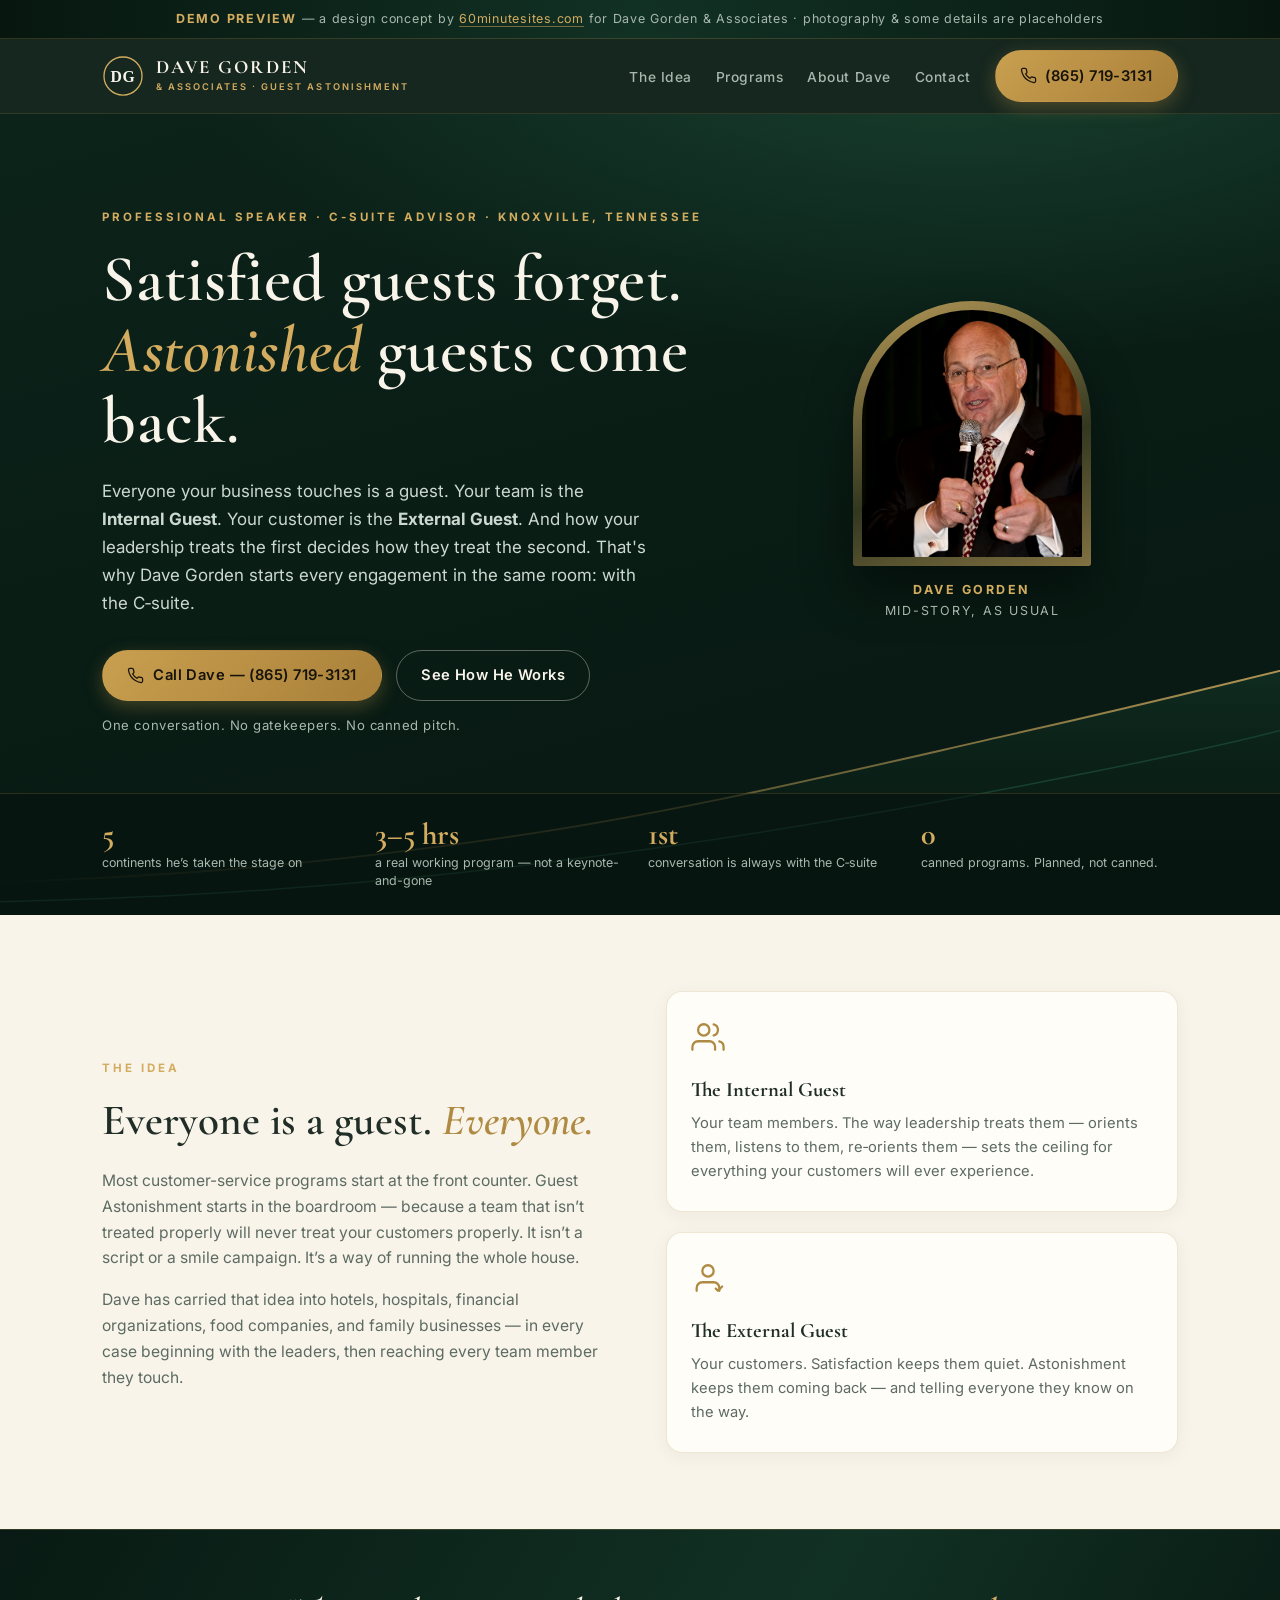
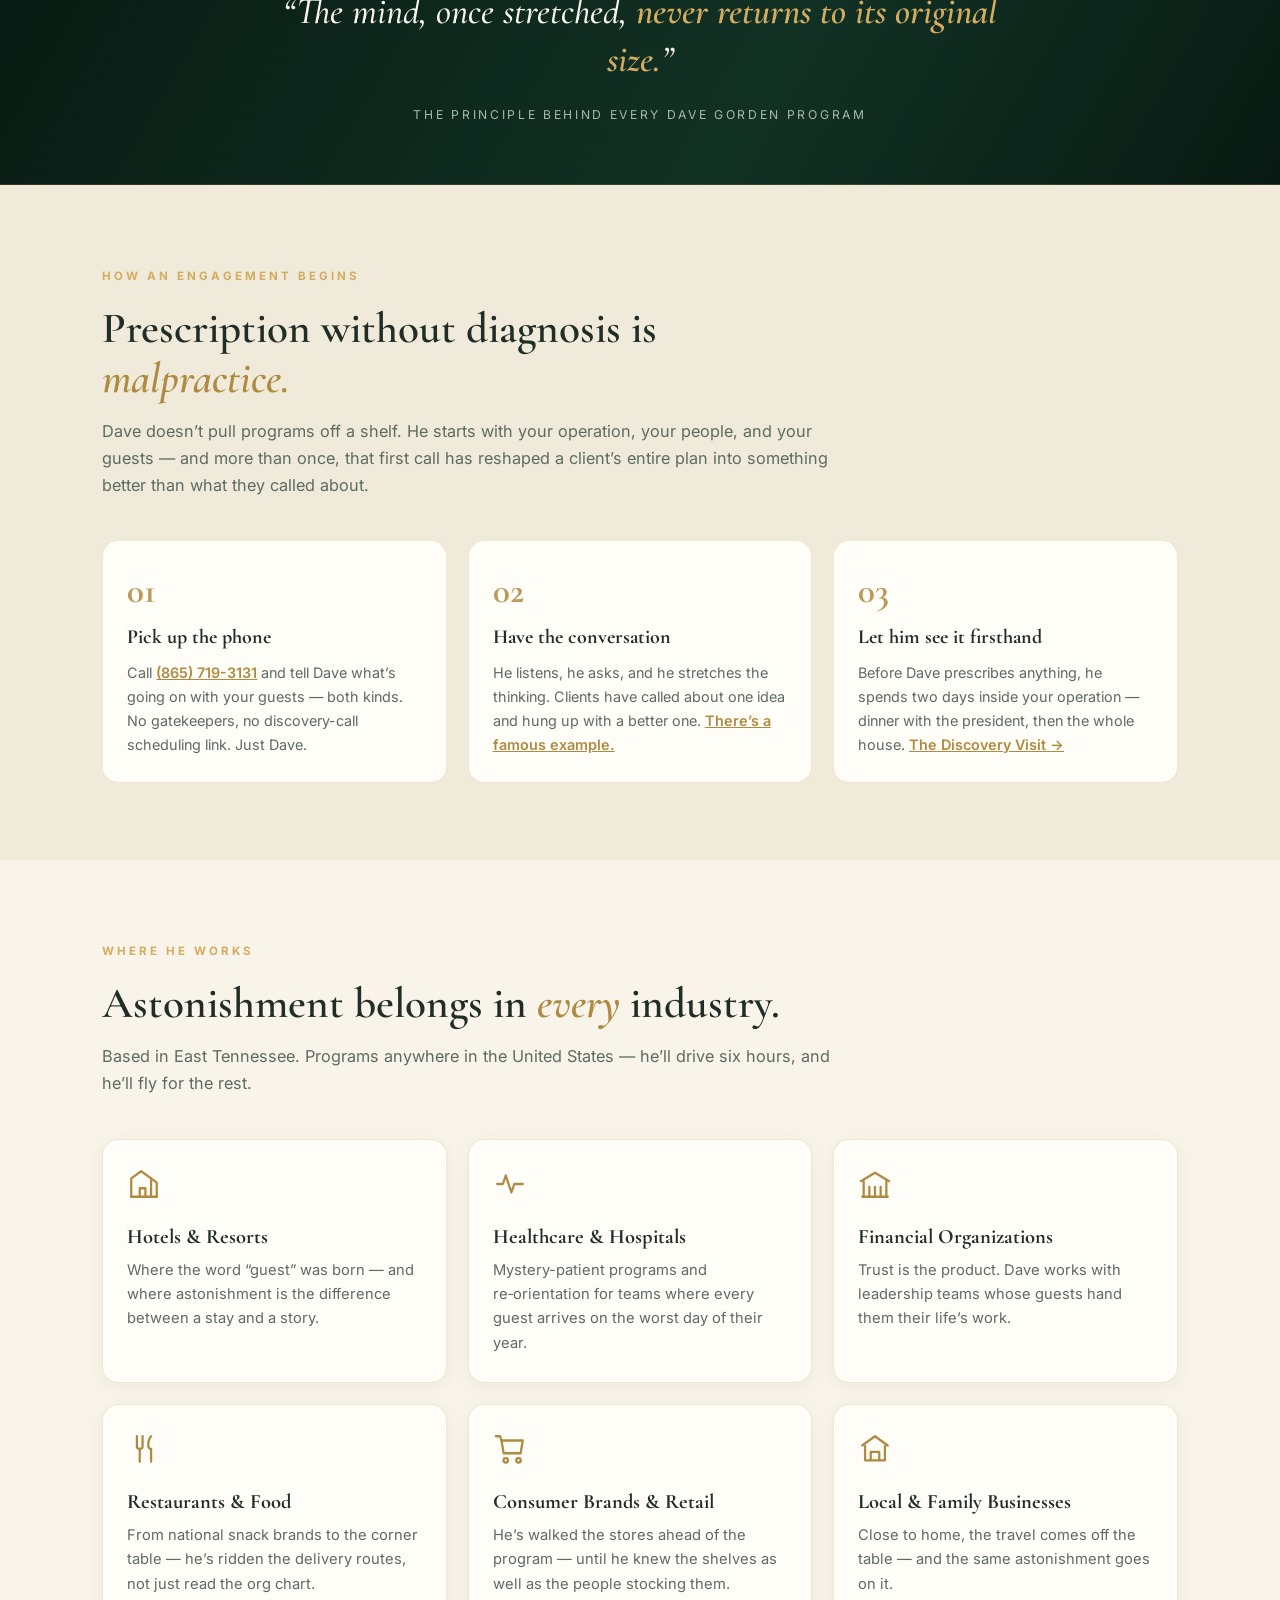
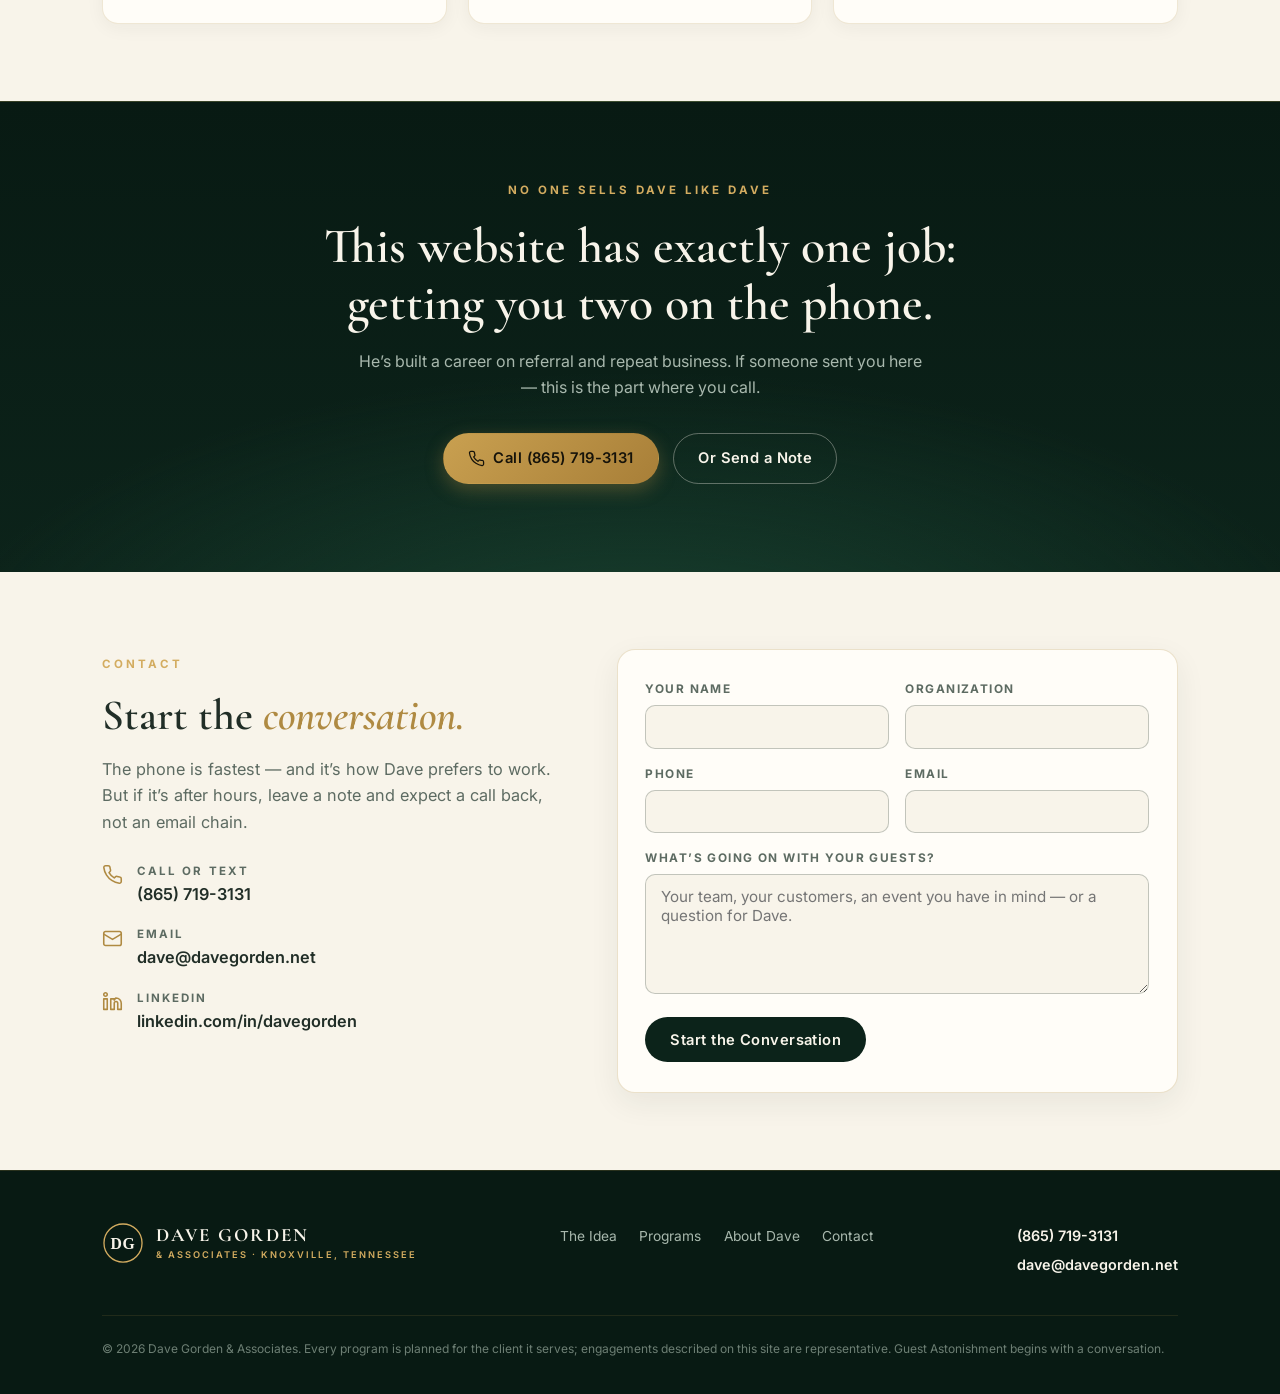
==== index.html @ 7fab1610 "Fix hero background colliding with CTAs; redraw as rising trend line The ridge SVG painted above the" ====
<!DOCTYPE html>
<html lang="en">
<head>
<meta charset="UTF-8">
<meta name="viewport" content="width=device-width, initial-scale=1.0">
<title>Dave Gorden &amp; Associates — Guest Astonishment</title>
<meta name="description" content="Dave Gorden is a professional speaker on Guest Astonishment. Everyone your business touches is a guest — your team and your customer. Dave works with the C-suite first, then builds a program no one else could give you. Call (865) 719-3131.">
<link rel="icon" href="data:image/svg+xml,%3Csvg xmlns='http://www.w3.org/2000/svg' viewBox='0 0 64 64'%3E%3Crect width='64' height='64' rx='14' fill='%230c231a'/%3E%3Ccircle cx='32' cy='32' r='24' fill='none' stroke='%23d3ac60' stroke-width='2'/%3E%3Ctext x='32' y='40' font-family='Georgia' font-size='20' font-weight='bold' fill='%23f8f4ea' text-anchor='middle'%3EDG%3C/text%3E%3C/svg%3E">
<link rel="preconnect" href="https://fonts.googleapis.com">
<link rel="preconnect" href="https://fonts.gstatic.com" crossorigin>
<link href="https://fonts.googleapis.com/css2?family=Cormorant+Garamond:ital,wght@0,500;0,600;0,700;1,500;1,600&family=Inter:wght@400;500;600;700&display=swap" rel="stylesheet">
<link rel="stylesheet" href="assets/styles.css">
</head>
<body>

<div class="demo-bar"><b>DEMO PREVIEW</b> &mdash; a design concept by <a href="https://60minutesites.com" rel="noopener">60minutesites.com</a> for Dave Gorden &amp; Associates &middot; photography &amp; some details are placeholders</div>

<!-- ============ NAV ============ -->
<nav class="nav">
  <div class="wrap nav-inner">
    <a class="brand" href="index.html" aria-label="Dave Gorden &amp; Associates home">
      <svg class="brand-mark" viewBox="0 0 64 64" aria-hidden="true">
        <circle cx="32" cy="32" r="29" fill="none" stroke="#d3ac60" stroke-width="2"/>
        <text x="32" y="41" font-family="Georgia, serif" font-size="24" font-weight="bold" fill="#f8f4ea" text-anchor="middle" letter-spacing="1">DG</text>
      </svg>
      <span>
        <span class="brand-name">DAVE GORDEN</span>
        <span class="brand-tag">&amp; ASSOCIATES &middot; GUEST ASTONISHMENT</span>
      </span>
    </a>
    <button class="nav-toggle" aria-label="Menu" onclick="document.querySelector('.nav-links').classList.toggle('open')">
      <span></span><span></span><span></span>
    </button>
    <ul class="nav-links">
      <li><a href="#approach">The Idea</a></li>
      <li><a href="programs.html">Programs</a></li>
      <li><a href="about.html">About Dave</a></li>
      <li><a href="#contact">Contact</a></li>
      <li><a class="btn btn-brass" href="tel:+18657193131">
        <svg viewBox="0 0 24 24" fill="none" stroke="currentColor" stroke-width="1.8" stroke-linecap="round" stroke-linejoin="round" aria-hidden="true"><path d="M22 16.9v3a2 2 0 0 1-2.2 2 19.8 19.8 0 0 1-8.6-3.1 19.5 19.5 0 0 1-6-6A19.8 19.8 0 0 1 2.1 4.2 2 2 0 0 1 4.1 2h3a2 2 0 0 1 2 1.7c.1.96.3 1.9.6 2.8a2 2 0 0 1-.5 2.1L8 9.9a16 16 0 0 0 6 6l1.3-1.2a2 2 0 0 1 2.1-.5c.9.3 1.84.5 2.8.6a2 2 0 0 1 1.8 2.1z"/></svg>
        (865) 719-3131</a></li>
    </ul>
  </div>
</nav>

<!-- ============ HERO ============ -->
<header class="hero" id="top">
  <div class="wrap">
    <div class="hero-grid">
      <div>
        <span class="kicker">Professional Speaker &middot; C-Suite Advisor &middot; Knoxville, Tennessee</span>
        <h1>Satisfied guests forget.<br><em>Astonished</em> guests come back.</h1>
        <p class="lede">Everyone your business touches is a guest. Your team is the <b>Internal Guest</b>. Your customer is the <b>External Guest</b>. And how your leadership treats the first decides how they treat the second. That's why Dave Gorden starts every engagement in the same room: with the C&#8209;suite.</p>
        <div class="hero-ctas">
          <a class="btn btn-brass" href="tel:+18657193131">
            <svg viewBox="0 0 24 24" fill="none" stroke="currentColor" stroke-width="1.8" stroke-linecap="round" stroke-linejoin="round" aria-hidden="true"><path d="M22 16.9v3a2 2 0 0 1-2.2 2 19.8 19.8 0 0 1-8.6-3.1 19.5 19.5 0 0 1-6-6A19.8 19.8 0 0 1 2.1 4.2 2 2 0 0 1 4.1 2h3a2 2 0 0 1 2 1.7c.1.96.3 1.9.6 2.8a2 2 0 0 1-.5 2.1L8 9.9a16 16 0 0 0 6 6l1.3-1.2a2 2 0 0 1 2.1-.5c.9.3 1.84.5 2.8.6a2 2 0 0 1 1.8 2.1z"/></svg>
            Call Dave &mdash; (865) 719-3131</a>
          <a class="btn btn-ghost" href="programs.html">See How He Works</a>
        </div>
        <p class="hero-note">One conversation. No gatekeepers. No canned pitch.</p>
      </div>
      <div class="portrait-card">
        <div class="portrait-frame"><img src="assets/dave-gorden.jpg" alt="Dave Gorden speaking on stage, microphone in hand"></div>
        <p class="portrait-caption"><b>Dave Gorden</b>Mid-story, as usual</p>
      </div>
    </div>
  </div>
  <svg class="hero-trend" viewBox="0 0 1440 300" preserveAspectRatio="xMidYMax slice" aria-hidden="true">
    <defs>
      <linearGradient id="trendfill" x1="0" y1="0" x2="0" y2="1">
        <stop offset="0" stop-color="#1a4432" stop-opacity="0.45"/>
        <stop offset="1" stop-color="#081a13" stop-opacity="0"/>
      </linearGradient>
      <linearGradient id="trendline" x1="0" y1="0" x2="1" y2="0">
        <stop offset="0" stop-color="#d3ac60" stop-opacity="0"/>
        <stop offset="0.55" stop-color="#d3ac60" stop-opacity="0.4"/>
        <stop offset="1" stop-color="#d3ac60" stop-opacity="0.85"/>
      </linearGradient>
    </defs>
    <path d="M0 268 C 240 262, 400 246, 580 220 S 920 155, 1110 112 S 1360 52, 1440 34 L1440 300 L0 300 Z" fill="url(#trendfill)"/>
    <path d="M0 268 C 240 262, 400 246, 580 220 S 920 155, 1110 112 S 1360 52, 1440 34" fill="none" stroke="url(#trendline)" stroke-width="2"/>
    <path d="M0 288 C 260 284, 450 268, 640 244 S 1000 190, 1190 152 S 1400 104, 1440 94" fill="none" stroke="#1a4432" stroke-width="1.5" opacity="0.9"/>
  </svg>
  <div class="stat-strip">
    <div class="wrap">
      <div class="stat"><b>5</b><span>continents he&rsquo;s taken the stage on</span></div>
      <div class="stat"><b>3&ndash;5 hrs</b><span>a real working program &mdash; not a keynote-and-gone</span></div>
      <div class="stat"><b>1st</b><span>conversation is always with the C&#8209;suite</span></div>
      <div class="stat"><b>0</b><span>canned programs. Planned, not canned.</span></div>
    </div>
  </div>
</header>

<!-- ============ THE IDEA ============ -->
<section class="section" id="approach">
  <div class="wrap">
    <div class="split">
      <div>
        <div class="section-head">
          <span class="kicker">The Idea</span>
          <h2>Everyone is a guest. <em>Everyone.</em></h2>
        </div>
        <div class="body-copy">
          <p>Most customer-service programs start at the front counter. Guest Astonishment starts in the boardroom &mdash; because a team that isn&rsquo;t treated properly will never treat your customers properly. It isn&rsquo;t a script or a smile campaign. It&rsquo;s a way of running the whole house.</p>
          <p>Dave has carried that idea into hotels, hospitals, financial organizations, food companies, and family businesses &mdash; in every case beginning with the leaders, then reaching every team member they touch.</p>
        </div>
      </div>
      <div class="cards two" style="grid-template-columns:1fr;">
        <div class="card">
          <svg class="icon" viewBox="0 0 24 24" fill="none" stroke="currentColor" stroke-width="1.6" stroke-linecap="round" stroke-linejoin="round" aria-hidden="true"><path d="M17 21v-2a4 4 0 0 0-4-4H5a4 4 0 0 0-4 4v2"/><circle cx="9" cy="7" r="4"/><path d="M23 21v-2a4 4 0 0 0-3-3.87"/><path d="M16 3.13a4 4 0 0 1 0 7.75"/></svg>
          <h3>The Internal Guest</h3>
          <p>Your team members. The way leadership treats them &mdash; orients them, listens to them, re&#8209;orients them &mdash; sets the ceiling for everything your customers will ever experience.</p>
        </div>
        <div class="card">
          <svg class="icon" viewBox="0 0 24 24" fill="none" stroke="currentColor" stroke-width="1.6" stroke-linecap="round" stroke-linejoin="round" aria-hidden="true"><path d="M20 21v-2a4 4 0 0 0-4-4H8a4 4 0 0 0-4 4v2"/><circle cx="12" cy="7" r="4"/><path d="m17.5 13.5 1.5 1.5 3-3" transform="translate(0 6)"/></svg>
          <h3>The External Guest</h3>
          <p>Your customers. Satisfaction keeps them quiet. Astonishment keeps them coming back &mdash; and telling everyone they know on the way.</p>
        </div>
      </div>
    </div>
  </div>
</section>

<!-- ============ QUOTE ============ -->
<div class="quote-band">
  <blockquote>&ldquo;The mind, once stretched, <b>never returns to its original size.</b>&rdquo;</blockquote>
  <cite>The principle behind every Dave Gorden program</cite>
</div>

<!-- ============ DIAGNOSIS FIRST ============ -->
<section class="section alt" id="diagnosis">
  <div class="wrap">
    <div class="section-head">
      <span class="kicker">How an Engagement Begins</span>
      <h2>Prescription without diagnosis is <em>malpractice.</em></h2>
      <p class="lede">Dave doesn&rsquo;t pull programs off a shelf. He starts with your operation, your people, and your guests &mdash; and more than once, that first call has reshaped a client&rsquo;s entire plan into something better than what they called about.</p>
    </div>
    <div class="steps">
      <div class="step">
        <h3>Pick up the phone</h3>
        <p>Call <a href="tel:+18657193131">(865) 719-3131</a> and tell Dave what&rsquo;s going on with your guests &mdash; both kinds. No gatekeepers, no discovery-call scheduling link. Just Dave.</p>
      </div>
      <div class="step">
        <h3>Have the conversation</h3>
        <p>He listens, he asks, and he stretches the thinking. Clients have called about one idea and hung up with a better one. <a href="programs.html#case">There&rsquo;s a famous example.</a></p>
      </div>
      <div class="step">
        <h3>Let him see it firsthand</h3>
        <p>Before Dave prescribes anything, he spends two days inside your operation &mdash; dinner with the president, then the whole house. <a href="programs.html#discovery">The Discovery Visit&nbsp;&rarr;</a></p>
      </div>
    </div>
  </div>
</section>

<!-- ============ WHERE HE WORKS ============ -->
<section class="section" id="where">
  <div class="wrap">
    <div class="section-head">
      <span class="kicker">Where He Works</span>
      <h2>Astonishment belongs in <em>every</em> industry.</h2>
      <p class="lede">Based in East Tennessee. Programs anywhere in the United States &mdash; he&rsquo;ll drive six hours, and he&rsquo;ll fly for the rest.</p>
    </div>
    <div class="cards">
      <div class="card">
        <svg class="icon" viewBox="0 0 24 24" fill="none" stroke="currentColor" stroke-width="1.6" stroke-linecap="round" stroke-linejoin="round" aria-hidden="true"><path d="M3 21V8l7-5 7 5v13"/><path d="M21 21V11l-4-3"/><path d="M9 21v-6h4v6"/><path d="M3 21h18"/></svg>
        <h3>Hotels &amp; Resorts</h3>
        <p>Where the word &ldquo;guest&rdquo; was born &mdash; and where astonishment is the difference between a stay and a story.</p>
      </div>
      <div class="card">
        <svg class="icon" viewBox="0 0 24 24" fill="none" stroke="currentColor" stroke-width="1.6" stroke-linecap="round" stroke-linejoin="round" aria-hidden="true"><path d="M3 12h4l2-6 4 12 2-6h6"/></svg>
        <h3>Healthcare &amp; Hospitals</h3>
        <p>Mystery-patient programs and re&#8209;orientation for teams where every guest arrives on the worst day of their year.</p>
      </div>
      <div class="card">
        <svg class="icon" viewBox="0 0 24 24" fill="none" stroke="currentColor" stroke-width="1.6" stroke-linecap="round" stroke-linejoin="round" aria-hidden="true"><path d="M3 21h18"/><path d="M4 21V10M20 21V10"/><path d="M2 10l10-6 10 6"/><path d="M8 21v-7M12 21v-7M16 21v-7"/></svg>
        <h3>Financial Organizations</h3>
        <p>Trust is the product. Dave works with leadership teams whose guests hand them their life&rsquo;s work.</p>
      </div>
      <div class="card">
        <svg class="icon" viewBox="0 0 24 24" fill="none" stroke="currentColor" stroke-width="1.6" stroke-linecap="round" stroke-linejoin="round" aria-hidden="true"><path d="M7 3v7a2 2 0 0 0 4 0V3"/><path d="M9 12v9"/><path d="M17 3c-1.5 1.5-2 4-2 6 0 2 1 3 2 3v9"/></svg>
        <h3>Restaurants &amp; Food</h3>
        <p>From national snack brands to the corner table &mdash; he&rsquo;s ridden the delivery routes, not just read the org chart.</p>
      </div>
      <div class="card">
        <svg class="icon" viewBox="0 0 24 24" fill="none" stroke="currentColor" stroke-width="1.6" stroke-linecap="round" stroke-linejoin="round" aria-hidden="true"><path d="M6 6h15l-1.5 9h-12z"/><path d="M6 6 5 3H2"/><circle cx="9" cy="20" r="1.6"/><circle cx="18" cy="20" r="1.6"/></svg>
        <h3>Consumer Brands &amp; Retail</h3>
        <p>He&rsquo;s walked the stores ahead of the program &mdash; until he knew the shelves as well as the people stocking them.</p>
      </div>
      <div class="card">
        <svg class="icon" viewBox="0 0 24 24" fill="none" stroke="currentColor" stroke-width="1.6" stroke-linecap="round" stroke-linejoin="round" aria-hidden="true"><path d="M3 9.5 12 3l9 6.5"/><path d="M5 10v10h14V10"/><path d="M9 20v-6h6v6"/></svg>
        <h3>Local &amp; Family Businesses</h3>
        <p>Close to home, the travel comes off the table &mdash; and the same astonishment goes on it.</p>
      </div>
    </div>
  </div>
</section>

<!-- ============ CTA ============ -->
<section class="cta-band">
  <span class="kicker">No One Sells Dave Like Dave</span>
  <h2>This website has exactly one job: getting you two on the phone.</h2>
  <p>He&rsquo;s built a career on referral and repeat business. If someone sent you here &mdash; this is the part where you call.</p>
  <div class="hero-ctas">
    <a class="btn btn-brass" href="tel:+18657193131">
      <svg viewBox="0 0 24 24" fill="none" stroke="currentColor" stroke-width="1.8" stroke-linecap="round" stroke-linejoin="round" aria-hidden="true"><path d="M22 16.9v3a2 2 0 0 1-2.2 2 19.8 19.8 0 0 1-8.6-3.1 19.5 19.5 0 0 1-6-6A19.8 19.8 0 0 1 2.1 4.2 2 2 0 0 1 4.1 2h3a2 2 0 0 1 2 1.7c.1.96.3 1.9.6 2.8a2 2 0 0 1-.5 2.1L8 9.9a16 16 0 0 0 6 6l1.3-1.2a2 2 0 0 1 2.1-.5c.9.3 1.84.5 2.8.6a2 2 0 0 1 1.8 2.1z"/></svg>
      Call (865) 719-3131</a>
    <a class="btn btn-ghost" href="#contact">Or Send a Note</a>
  </div>
</section>

<!-- ============ CONTACT ============ -->
<section class="section" id="contact">
  <div class="wrap">
    <div class="contact-grid">
      <div>
        <span class="kicker">Contact</span>
        <h2>Start the <em>conversation.</em></h2>
        <p class="lede">The phone is fastest &mdash; and it&rsquo;s how Dave prefers to work. But if it&rsquo;s after hours, leave a note and expect a call back, not an email chain.</p>
        <ul class="contact-lines">
          <li>
            <svg class="icon" viewBox="0 0 24 24" fill="none" stroke="currentColor" stroke-width="1.8" stroke-linecap="round" stroke-linejoin="round" aria-hidden="true"><path d="M22 16.9v3a2 2 0 0 1-2.2 2 19.8 19.8 0 0 1-8.6-3.1 19.5 19.5 0 0 1-6-6A19.8 19.8 0 0 1 2.1 4.2 2 2 0 0 1 4.1 2h3a2 2 0 0 1 2 1.7c.1.96.3 1.9.6 2.8a2 2 0 0 1-.5 2.1L8 9.9a16 16 0 0 0 6 6l1.3-1.2a2 2 0 0 1 2.1-.5c.9.3 1.84.5 2.8.6a2 2 0 0 1 1.8 2.1z"/></svg>
            <span><b>Call or text</b><a href="tel:+18657193131">(865) 719-3131</a></span>
          </li>
          <li>
            <svg class="icon" viewBox="0 0 24 24" fill="none" stroke="currentColor" stroke-width="1.8" stroke-linecap="round" stroke-linejoin="round" aria-hidden="true"><rect x="2" y="4" width="20" height="16" rx="2"/><path d="m22 7-10 6L2 7"/></svg>
            <span><b>Email</b><a href="mailto:dave@davegorden.net">dave@davegorden.net</a></span>
          </li>
          <li>
            <svg class="icon" viewBox="0 0 24 24" fill="none" stroke="currentColor" stroke-width="1.8" stroke-linecap="round" stroke-linejoin="round" aria-hidden="true"><path d="M16 8a6 6 0 0 1 6 6v7h-4v-7a2 2 0 0 0-4 0v7h-4V9h4v1.5A6 6 0 0 1 16 8z"/><rect x="2" y="9" width="4" height="12"/><circle cx="4" cy="4" r="2"/></svg>
            <span><b>LinkedIn</b><a href="https://www.linkedin.com/in/davegorden" rel="noopener" target="_blank">linkedin.com/in/davegorden</a></span>
          </li>
        </ul>
      </div>
      <form class="contact-form" name="speak-with-dave" method="POST" data-netlify="true" data-demo="true">
        <div class="field-row">
          <div class="field">
            <label for="cf-name">Your name</label>
            <input id="cf-name" name="name" type="text" required autocomplete="name">
          </div>
          <div class="field">
            <label for="cf-org">Organization</label>
            <input id="cf-org" name="organization" type="text">
          </div>
        </div>
        <div class="field-row">
          <div class="field">
            <label for="cf-phone">Phone</label>
            <input id="cf-phone" name="phone" type="tel" required autocomplete="tel">
          </div>
          <div class="field">
            <label for="cf-email">Email</label>
            <input id="cf-email" name="email" type="email" autocomplete="email">
          </div>
        </div>
        <div class="field">
          <label for="cf-msg">What&rsquo;s going on with your guests?</label>
          <textarea id="cf-msg" name="message" rows="5" placeholder="Your team, your customers, an event you have in mind &mdash; or a question for Dave."></textarea>
        </div>
        <button class="btn btn-dark" type="submit">Start the Conversation</button>
        <div class="form-success">Thank you &mdash; your note is on its way. Expect a phone call back. It&rsquo;s kind of his thing.</div>
      </form>
    </div>
  </div>
</section>

<!-- ============ FOOTER ============ -->
<footer>
  <div class="wrap">
    <div class="foot-grid">
      <a class="brand" href="index.html" aria-label="Dave Gorden &amp; Associates home">
        <svg class="brand-mark" viewBox="0 0 64 64" aria-hidden="true">
          <circle cx="32" cy="32" r="29" fill="none" stroke="#d3ac60" stroke-width="2"/>
          <text x="32" y="41" font-family="Georgia, serif" font-size="24" font-weight="bold" fill="#f8f4ea" text-anchor="middle" letter-spacing="1">DG</text>
        </svg>
        <span>
          <span class="brand-name">DAVE GORDEN</span>
          <span class="brand-tag">&amp; ASSOCIATES &middot; KNOXVILLE, TENNESSEE</span>
        </span>
      </a>
      <ul class="foot-links">
        <li><a href="#approach">The Idea</a></li>
        <li><a href="programs.html">Programs</a></li>
        <li><a href="about.html">About Dave</a></li>
        <li><a href="#contact">Contact</a></li>
      </ul>
      <div class="foot-contact">
        <a href="tel:+18657193131">(865) 719-3131</a><br>
        <a href="mailto:dave@davegorden.net">dave@davegorden.net</a>
      </div>
    </div>
    <p class="disclaimer">&copy; <span id="yr">2026</span> Dave Gorden &amp; Associates. Every program is planned for the client it serves; engagements described on this site are representative. Guest Astonishment begins with a conversation.</p>
  </div>
</footer>

<script>
document.getElementById('yr').textContent = new Date().getFullYear();
// Demo mode: intercept form submits and show the success state.
// For production on Netlify, remove data-demo (Netlify Forms attributes are already wired).
document.querySelectorAll('form[data-demo]').forEach(function (f) {
  f.addEventListener('submit', function (e) {
    e.preventDefault();
    f.querySelectorAll('input, select, textarea, button').forEach(function (el) { el.disabled = true; });
    f.querySelector('.form-success').style.display = 'block';
  });
});
// Close mobile nav on link tap
document.querySelectorAll('.nav-links a').forEach(function (a) {
  a.addEventListener('click', function () { document.querySelector('.nav-links').classList.remove('open'); });
});
</script>
</body>
</html>
---- assets/styles.css ----
/* ============================================================
   Dave Gorden & Associates — Guest Astonishment
   Demo concept by 60minutesites.com
   Palette: deep pine + warm brass + cream (Smokies, done classy)
   ============================================================ */

:root {
  --pine-950: #081a13;
  --pine-900: #0c231a;
  --pine-800: #123125;
  --pine-700: #1a4432;
  --cream: #f8f4ea;
  --cream-2: #f0eadb;
  --ink: #212e27;
  --muted: #5d6b62;
  --muted-light: #a8b8ad;
  --brass: #af8a42;
  --brass-bright: #d3ac60;
  --brass-soft: rgba(175, 138, 66, 0.25);
  --serif: "Cormorant Garamond", Georgia, serif;
  --sans: "Inter", -apple-system, "Segoe UI", sans-serif;
}

* { margin: 0; padding: 0; box-sizing: border-box; }
html { scroll-behavior: smooth; }
body {
  font-family: var(--sans);
  color: var(--ink);
  background: var(--cream);
  line-height: 1.65;
  -webkit-font-smoothing: antialiased;
}
img { max-width: 100%; display: block; }
a { color: inherit; }
.wrap { max-width: 1120px; margin: 0 auto; padding: 0 1.4rem; }

/* ---------- demo bar ---------- */
.demo-bar {
  position: relative; z-index: 70;
  background: linear-gradient(90deg, #071710, #123125 50%, #071710);
  border-bottom: 1px solid var(--brass-soft);
  color: var(--muted-light);
  font-size: 0.78rem; letter-spacing: 0.06em;
  text-align: center; padding: 0.55rem 1rem;
}
.demo-bar b { color: var(--brass-bright); font-weight: 700; letter-spacing: 0.14em; }
.demo-bar a { color: var(--brass-bright); text-decoration: none; border-bottom: 1px solid rgba(211, 172, 96, 0.5); }

/* ---------- nav ---------- */
.nav {
  position: sticky; top: 0; z-index: 60;
  background: rgba(8, 26, 19, 0.94);
  backdrop-filter: blur(10px);
  border-bottom: 1px solid rgba(175, 138, 66, 0.18);
}
.nav-inner { display: flex; align-items: center; justify-content: space-between; gap: 1rem; padding-top: 0.7rem; padding-bottom: 0.7rem; }
.brand { display: flex; align-items: center; gap: 0.7rem; text-decoration: none; }
.brand-mark { width: 42px; height: 42px; flex: none; }
.brand-name {
  display: block; font-family: var(--serif); font-weight: 700;
  font-size: 1.18rem; letter-spacing: 0.12em; color: var(--cream); line-height: 1.15;
}
.brand-tag { display: block; font-size: 0.58rem; letter-spacing: 0.22em; color: var(--brass-bright); font-weight: 600; }
.nav-links { display: flex; align-items: center; gap: 1.5rem; list-style: none; }
.nav-links a:not(.btn) {
  color: var(--muted-light); text-decoration: none; font-size: 0.86rem; font-weight: 500;
  letter-spacing: 0.04em; transition: color 0.2s;
}
.nav-links a:not(.btn):hover, .nav-links a.active:not(.btn) { color: var(--cream); }
.nav-toggle { display: none; background: none; border: 0; cursor: pointer; padding: 0.4rem; }
.nav-toggle span { display: block; width: 22px; height: 2px; background: var(--cream); margin: 5px 0; border-radius: 2px; }

/* ---------- buttons ---------- */
.btn {
  display: inline-flex; align-items: center; gap: 0.55rem;
  padding: 0.78rem 1.5rem; border-radius: 999px;
  font-family: var(--sans); font-weight: 600; font-size: 0.92rem; letter-spacing: 0.03em;
  text-decoration: none; cursor: pointer; border: 1px solid transparent;
  transition: transform 0.18s, box-shadow 0.18s, background 0.18s;
  white-space: nowrap;
}
.btn svg { width: 17px; height: 17px; flex: none; }
.btn-brass {
  background: linear-gradient(135deg, #c9a050, #a87f38);
  color: #16130a; box-shadow: 0 6px 18px rgba(175, 138, 66, 0.35);
}
.btn-brass:hover { transform: translateY(-1px); box-shadow: 0 10px 24px rgba(175, 138, 66, 0.45); }
.btn-ghost { border-color: rgba(248, 244, 234, 0.35); color: var(--cream); }
.btn-ghost:hover { border-color: var(--brass-bright); color: var(--brass-bright); }
.btn-dark { background: var(--pine-900); color: var(--cream); }
.btn-dark:hover { background: var(--pine-700); }

/* ---------- hero ---------- */
.hero {
  position: relative; overflow: hidden;
  background:
    radial-gradient(1200px 500px at 75% -10%, rgba(26, 68, 50, 0.9), transparent 65%),
    linear-gradient(165deg, var(--pine-900) 0%, var(--pine-950) 70%);
  color: var(--cream);
  padding: 5.5rem 0 0;
}
.hero-trend { position: absolute; inset: auto 0 0 0; width: 100%; height: 36%; pointer-events: none; z-index: 0; }
.hero .wrap { position: relative; z-index: 2; }
.hero-grid { display: grid; grid-template-columns: 1.5fr 1fr; gap: 3rem; align-items: center; position: relative; }
.kicker {
  display: inline-block; font-size: 0.72rem; font-weight: 700;
  letter-spacing: 0.26em; text-transform: uppercase; color: var(--brass-bright);
  margin-bottom: 1.1rem;
}
.hero h1 {
  font-family: var(--serif); font-weight: 600;
  font-size: clamp(2.5rem, 5.4vw, 4.1rem);
  line-height: 1.08; letter-spacing: 0.005em; margin-bottom: 1.3rem;
}
.hero h1 em { font-style: italic; color: var(--brass-bright); }
.hero .lede { font-size: 1.06rem; color: #ccd9d0; max-width: 34rem; margin-bottom: 2rem; }
.hero-ctas { display: flex; flex-wrap: wrap; gap: 0.9rem; align-items: center; margin-bottom: 0.9rem; }
.hero-note { font-size: 0.82rem; color: var(--muted-light); letter-spacing: 0.04em; }

/* portrait card */
.portrait-card { justify-self: center; text-align: center; position: relative; padding-bottom: 1rem; }
.portrait-frame {
  width: min(238px, 62vw); margin: 0 auto;
  border-radius: 999px 999px 18px 18px;
  padding: 9px;
  background: linear-gradient(160deg, rgba(211, 172, 96, 0.85), rgba(175, 138, 66, 0.25) 60%, rgba(211, 172, 96, 0.6));
  box-shadow: 0 24px 50px rgba(0, 0, 0, 0.45);
}
.portrait-frame img {
  width: 100%; aspect-ratio: 1 / 1.12; object-fit: cover; object-position: top;
  border-radius: 999px 999px 12px 12px;
  filter: saturate(0.94) contrast(1.06);
}
.portrait-caption { margin-top: 0.9rem; font-size: 0.78rem; letter-spacing: 0.14em; text-transform: uppercase; color: var(--muted-light); }
.portrait-caption b { color: var(--brass-bright); font-weight: 700; display: block; letter-spacing: 0.2em; }

/* stat strip */
.stat-strip { position: relative; z-index: 2; border-top: 1px solid rgba(175, 138, 66, 0.22); background: rgba(6, 18, 13, 0.55); margin-top: 3.5rem; }
.stat-strip .wrap { display: grid; grid-template-columns: repeat(4, 1fr); gap: 1rem; padding-top: 1.5rem; padding-bottom: 1.5rem; }
.stat b { display: block; font-family: var(--serif); font-size: 1.9rem; font-weight: 700; color: var(--brass-bright); line-height: 1.1; }
.stat span { font-size: 0.78rem; color: var(--muted-light); line-height: 1.45; display: block; margin-top: 0.2rem; }

/* ---------- interior hero (subpages) ---------- */
.hero.hero-interior { padding: 4rem 0 0; }
.hero.hero-interior .lede { margin-bottom: 1.6rem; }
.hero.hero-interior .hero-pad { padding-bottom: 4rem; position: relative; }

/* ---------- sections ---------- */
.section { padding: 4.8rem 0; }
.section.alt { background: var(--cream-2); }
.section.dark { background: linear-gradient(170deg, var(--pine-900), var(--pine-950)); color: var(--cream); }
.section-head { max-width: 46rem; margin-bottom: 2.6rem; }
.section-head.center { margin-left: auto; margin-right: auto; text-align: center; }
h2 {
  font-family: var(--serif); font-weight: 600;
  font-size: clamp(1.9rem, 3.6vw, 2.7rem); line-height: 1.15;
  margin-bottom: 0.9rem;
}
h2 em { font-style: italic; color: var(--brass); }
.section.dark h2 em { color: var(--brass-bright); }
.section .lede { color: var(--muted); font-size: 1.02rem; }
.section.dark .lede { color: #c4d2c9; }

/* ---------- cards ---------- */
.cards { display: grid; grid-template-columns: repeat(3, 1fr); gap: 1.3rem; }
.cards.two { grid-template-columns: repeat(2, 1fr); }
.card {
  background: #fffdf8; border: 1px solid rgba(175, 138, 66, 0.2);
  border-radius: 16px; padding: 1.7rem 1.5rem;
  box-shadow: 0 4px 18px rgba(33, 46, 39, 0.05);
}
.section.dark .card { background: rgba(248, 244, 234, 0.045); border-color: rgba(175, 138, 66, 0.28); box-shadow: none; }
.card .icon { width: 34px; height: 34px; color: var(--brass); margin-bottom: 1rem; }
.section.dark .card .icon { color: var(--brass-bright); }
.card h3 { font-family: var(--serif); font-weight: 700; font-size: 1.28rem; margin-bottom: 0.5rem; line-height: 1.25; }
.card p { font-size: 0.92rem; color: var(--muted); }
.section.dark .card p { color: #b7c6bc; }
.card .card-note { margin-top: 0.8rem; font-size: 0.78rem; color: var(--brass); font-weight: 600; letter-spacing: 0.08em; text-transform: uppercase; }

/* ---------- split layout ---------- */
.split { display: grid; grid-template-columns: 1fr 1fr; gap: 3.2rem; align-items: center; }
.split .section-head { margin-bottom: 1.4rem; }
.split p + p { margin-top: 1rem; }
.split .body-copy p { color: var(--muted); font-size: 0.98rem; }
.section.dark .split .body-copy p { color: #c4d2c9; }

/* ---------- quote band ---------- */
.quote-band {
  background: linear-gradient(120deg, var(--pine-950), var(--pine-800) 60%, var(--pine-950));
  border-top: 1px solid var(--brass-soft); border-bottom: 1px solid var(--brass-soft);
  color: var(--cream); text-align: center; padding: 3.6rem 1.4rem;
}
.quote-band blockquote {
  font-family: var(--serif); font-style: italic; font-weight: 500;
  font-size: clamp(1.5rem, 3.4vw, 2.3rem); line-height: 1.3; max-width: 46rem; margin: 0 auto 1rem;
}
.quote-band blockquote b { color: var(--brass-bright); font-weight: 600; }
.quote-band cite { font-style: normal; font-size: 0.76rem; letter-spacing: 0.22em; text-transform: uppercase; color: var(--muted-light); }

/* ---------- numbered steps ---------- */
.steps { display: grid; grid-template-columns: repeat(3, 1fr); gap: 1.3rem; counter-reset: step; }
.steps.four { grid-template-columns: repeat(4, 1fr); }
.step {
  position: relative; counter-increment: step;
  background: #fffdf8; border: 1px solid rgba(175, 138, 66, 0.2); border-radius: 16px;
  padding: 2rem 1.5rem 1.6rem;
}
.section.dark .step, .step.on-dark { background: rgba(248, 244, 234, 0.045); border-color: rgba(175, 138, 66, 0.28); }
.step::before {
  content: counter(step, decimal-leading-zero);
  font-family: var(--serif); font-weight: 700; font-size: 2.2rem;
  color: var(--brass); opacity: 0.85; display: block; line-height: 1; margin-bottom: 0.8rem;
}
.step h3 { font-family: var(--serif); font-weight: 700; font-size: 1.25rem; margin-bottom: 0.45rem; }
.step p { font-size: 0.9rem; color: var(--muted); }
.section.dark .step p { color: #b7c6bc; }
.step a { color: var(--brass); font-weight: 600; }
.section.dark .step a { color: var(--brass-bright); }

/* ---------- definition rows ---------- */
.rows { border-top: 1px solid rgba(175, 138, 66, 0.3); }
.row {
  display: grid; grid-template-columns: 220px 1fr; gap: 1.6rem;
  padding: 1.3rem 0.2rem; border-bottom: 1px solid rgba(175, 138, 66, 0.3);
}
.row dt { font-family: var(--serif); font-weight: 700; font-size: 1.15rem; }
.row dd { color: var(--muted); font-size: 0.95rem; }
.section.dark .row dd { color: #c4d2c9; }

/* ---------- case study panel ---------- */
.case-panel {
  background:
    radial-gradient(900px 400px at 20% 0%, rgba(26, 68, 50, 0.75), transparent 60%),
    linear-gradient(160deg, var(--pine-900), var(--pine-950));
  border: 1px solid rgba(175, 138, 66, 0.3); border-radius: 22px;
  color: var(--cream); padding: 3rem clamp(1.4rem, 4vw, 3.2rem);
  position: relative; overflow: hidden;
}
.case-panel .kicker { margin-bottom: 0.8rem; }
.case-panel h2 { margin-bottom: 1.2rem; }
.case-panel p { color: #c4d2c9; max-width: 52rem; }
.case-panel p + p { margin-top: 1rem; }
.case-panel .case-close { font-family: var(--serif); font-style: italic; font-size: 1.3rem; color: var(--brass-bright); margin-top: 1.4rem; }

/* ---------- CTA band ---------- */
.cta-band {
  background:
    radial-gradient(1000px 420px at 50% 120%, rgba(26, 68, 50, 0.9), transparent 70%),
    linear-gradient(180deg, var(--pine-950), var(--pine-900));
  color: var(--cream); text-align: center; padding: 4.6rem 1.4rem;
  border-top: 1px solid var(--brass-soft);
}
.cta-band h2 { font-size: clamp(2rem, 4.4vw, 3.1rem); max-width: 40rem; margin: 0 auto 1rem; }
.cta-band p { color: var(--muted-light); max-width: 36rem; margin: 0 auto 2rem; }
.cta-band .hero-ctas { justify-content: center; }

/* ---------- contact / form ---------- */
.contact-grid { display: grid; grid-template-columns: 1fr 1.2fr; gap: 3rem; align-items: start; }
.contact-lines { list-style: none; margin-top: 1.6rem; display: grid; gap: 1.1rem; }
.contact-lines li { display: flex; gap: 0.85rem; align-items: flex-start; }
.contact-lines .icon { width: 21px; height: 21px; color: var(--brass); flex: none; margin-top: 0.15rem; }
.contact-lines b { display: block; font-size: 0.72rem; letter-spacing: 0.18em; text-transform: uppercase; color: var(--muted); }
.contact-lines a { color: var(--ink); text-decoration: none; font-weight: 600; font-size: 1.02rem; }
.contact-lines a:hover { color: var(--brass); }
form.contact-form {
  background: #fffdf8; border: 1px solid rgba(175, 138, 66, 0.25); border-radius: 18px;
  padding: 1.9rem 1.7rem; box-shadow: 0 10px 30px rgba(33, 46, 39, 0.07);
}
.field { margin-bottom: 1rem; }
.field label { display: block; font-size: 0.74rem; font-weight: 700; letter-spacing: 0.12em; text-transform: uppercase; color: var(--muted); margin-bottom: 0.35rem; }
.field input, .field textarea, .field select {
  width: 100%; padding: 0.7rem 0.9rem;
  border: 1px solid rgba(93, 107, 98, 0.35); border-radius: 10px;
  font-family: var(--sans); font-size: 0.95rem; color: var(--ink); background: var(--cream);
}
.field input:focus, .field textarea:focus, .field select:focus { outline: 2px solid var(--brass); border-color: transparent; }
.field-row { display: grid; grid-template-columns: 1fr 1fr; gap: 1rem; }
.form-success {
  display: none; margin-top: 1.1rem; padding: 1rem 1.2rem;
  background: rgba(26, 68, 50, 0.08); border: 1px solid rgba(26, 68, 50, 0.3); border-radius: 12px;
  color: var(--pine-700); font-size: 0.92rem; font-weight: 500;
}

/* ---------- footer ---------- */
footer {
  background: var(--pine-950); color: var(--muted-light);
  padding: 3.2rem 0 2.2rem; border-top: 1px solid rgba(175, 138, 66, 0.2);
}
.foot-grid { display: flex; flex-wrap: wrap; justify-content: space-between; align-items: flex-start; gap: 2rem; margin-bottom: 2.2rem; }
.foot-links { list-style: none; display: flex; flex-wrap: wrap; gap: 1.4rem; }
.foot-links a { color: var(--muted-light); text-decoration: none; font-size: 0.86rem; }
.foot-links a:hover { color: var(--brass-bright); }
.foot-contact { font-size: 0.9rem; line-height: 2; }
.foot-contact a { color: var(--cream); text-decoration: none; font-weight: 600; }
.foot-contact a:hover { color: var(--brass-bright); }
.disclaimer { font-size: 0.75rem; color: #6d7f74; border-top: 1px solid rgba(175, 138, 66, 0.15); padding-top: 1.4rem; line-height: 1.7; }

/* ---------- 404 ---------- */
.lost { min-height: 62vh; display: grid; place-items: center; text-align: center; padding: 4rem 1.4rem; }

/* ---------- responsive ---------- */
@media (max-width: 920px) {
  .hero-grid { grid-template-columns: 1fr; gap: 2.4rem; }
  .portrait-card { order: -1; }
  .stat-strip .wrap { grid-template-columns: repeat(2, 1fr); row-gap: 1.4rem; }
  .cards, .cards.two, .steps, .steps.four { grid-template-columns: 1fr 1fr; }
  .split, .contact-grid { grid-template-columns: 1fr; }
}
@media (max-width: 640px) {
  .hero-trend { height: 20%; }
  .nav-toggle { display: block; }
  .nav-links {
    display: none; position: absolute; top: 100%; left: 0; right: 0;
    flex-direction: column; align-items: flex-start; gap: 0;
    background: var(--pine-950); border-bottom: 1px solid var(--brass-soft);
    padding: 0.6rem 1.4rem 1.2rem;
  }
  .nav-links.open { display: flex; }
  .nav-links li { width: 100%; }
  .nav-links a:not(.btn) { display: block; padding: 0.7rem 0; font-size: 1rem; }
  .nav-links .btn { margin-top: 0.7rem; }
  .cards, .cards.two, .steps, .steps.four { grid-template-columns: 1fr; }
  .row { grid-template-columns: 1fr; gap: 0.3rem; }
  .field-row { grid-template-columns: 1fr; }
  .brand-tag { display: none; }
}
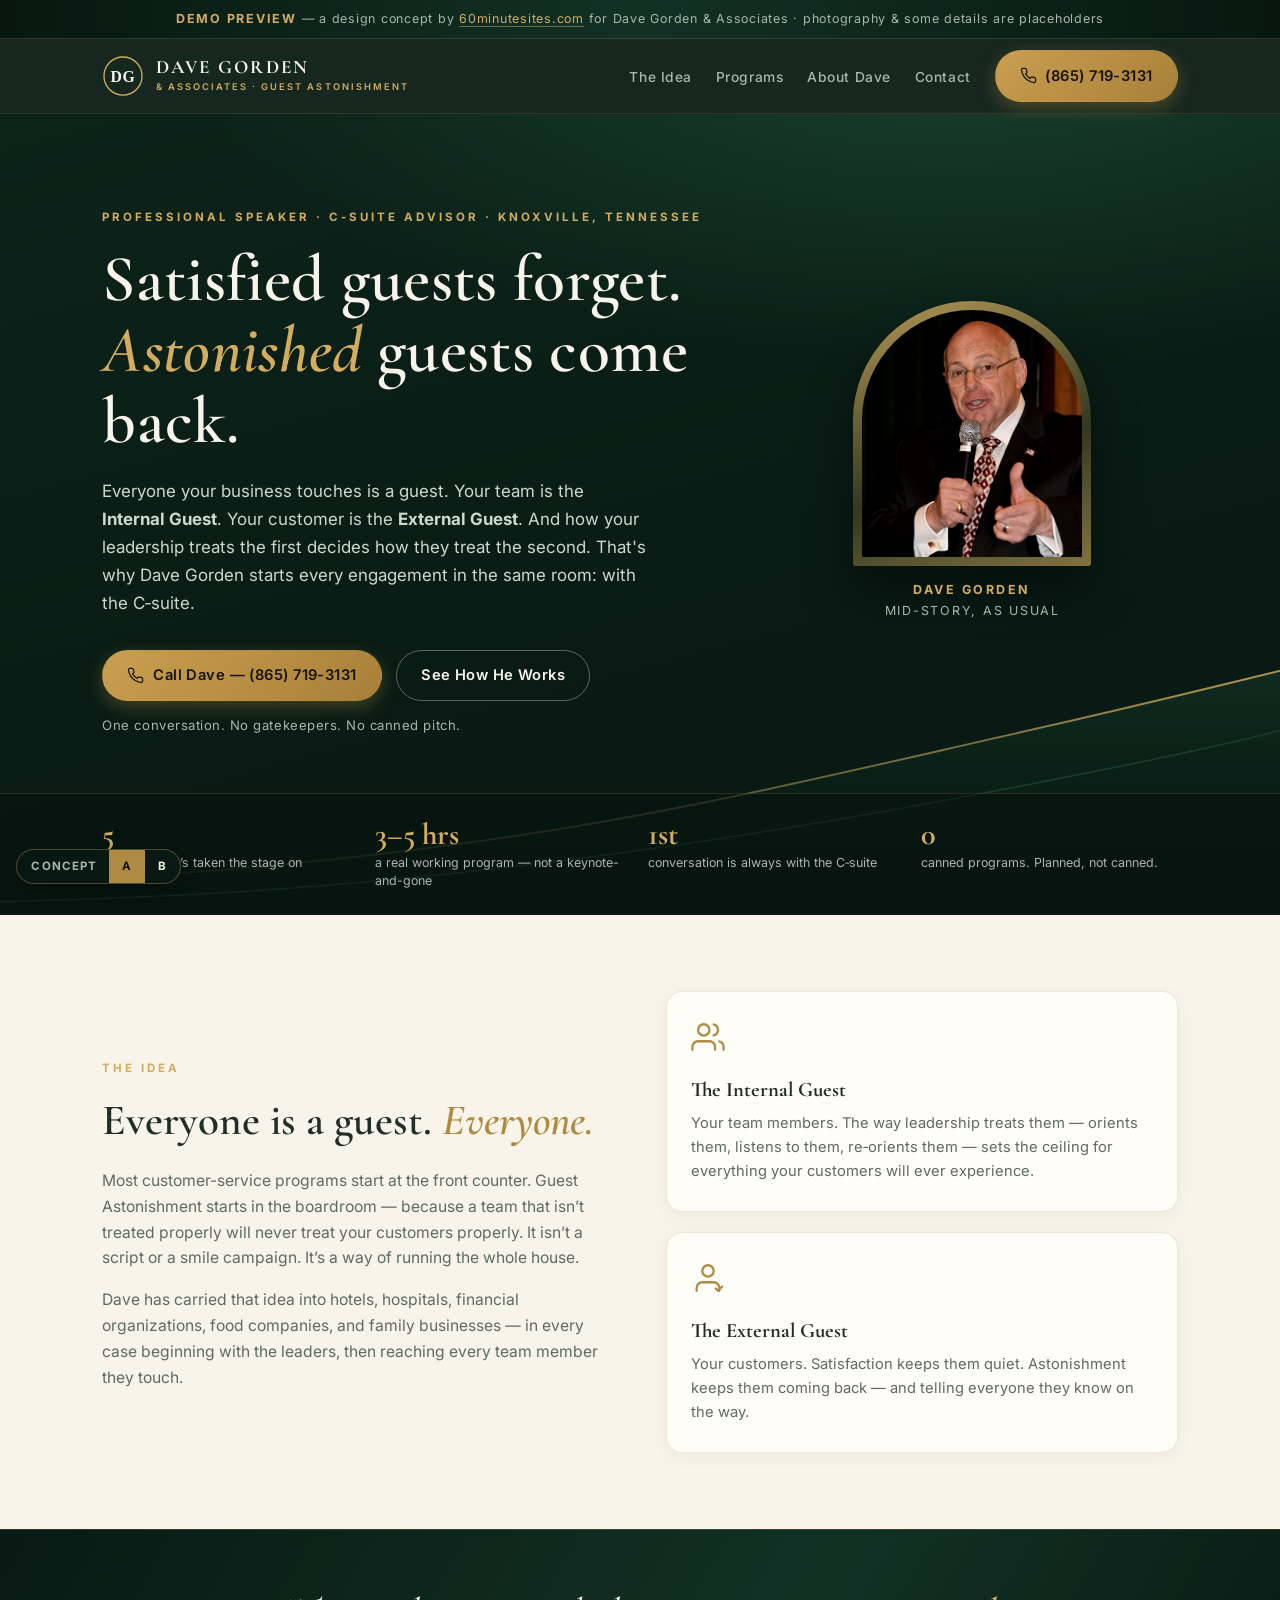
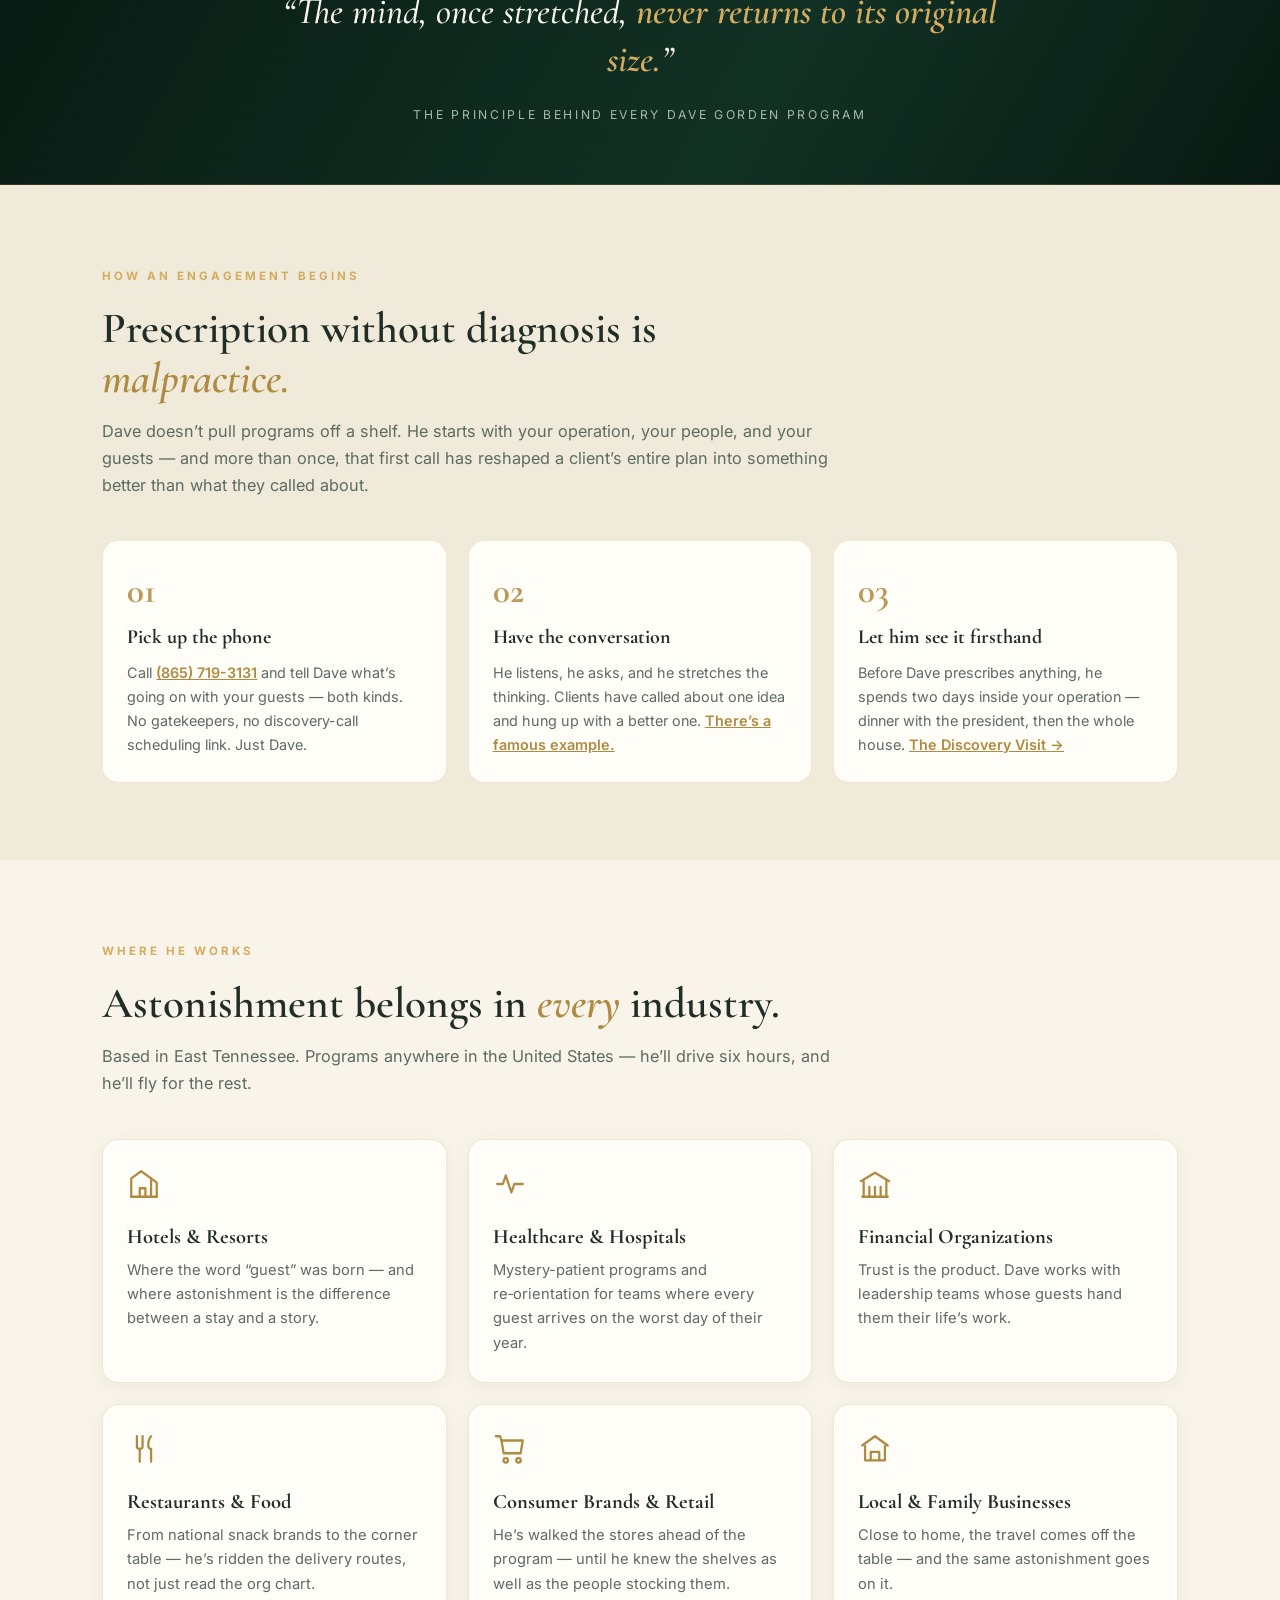
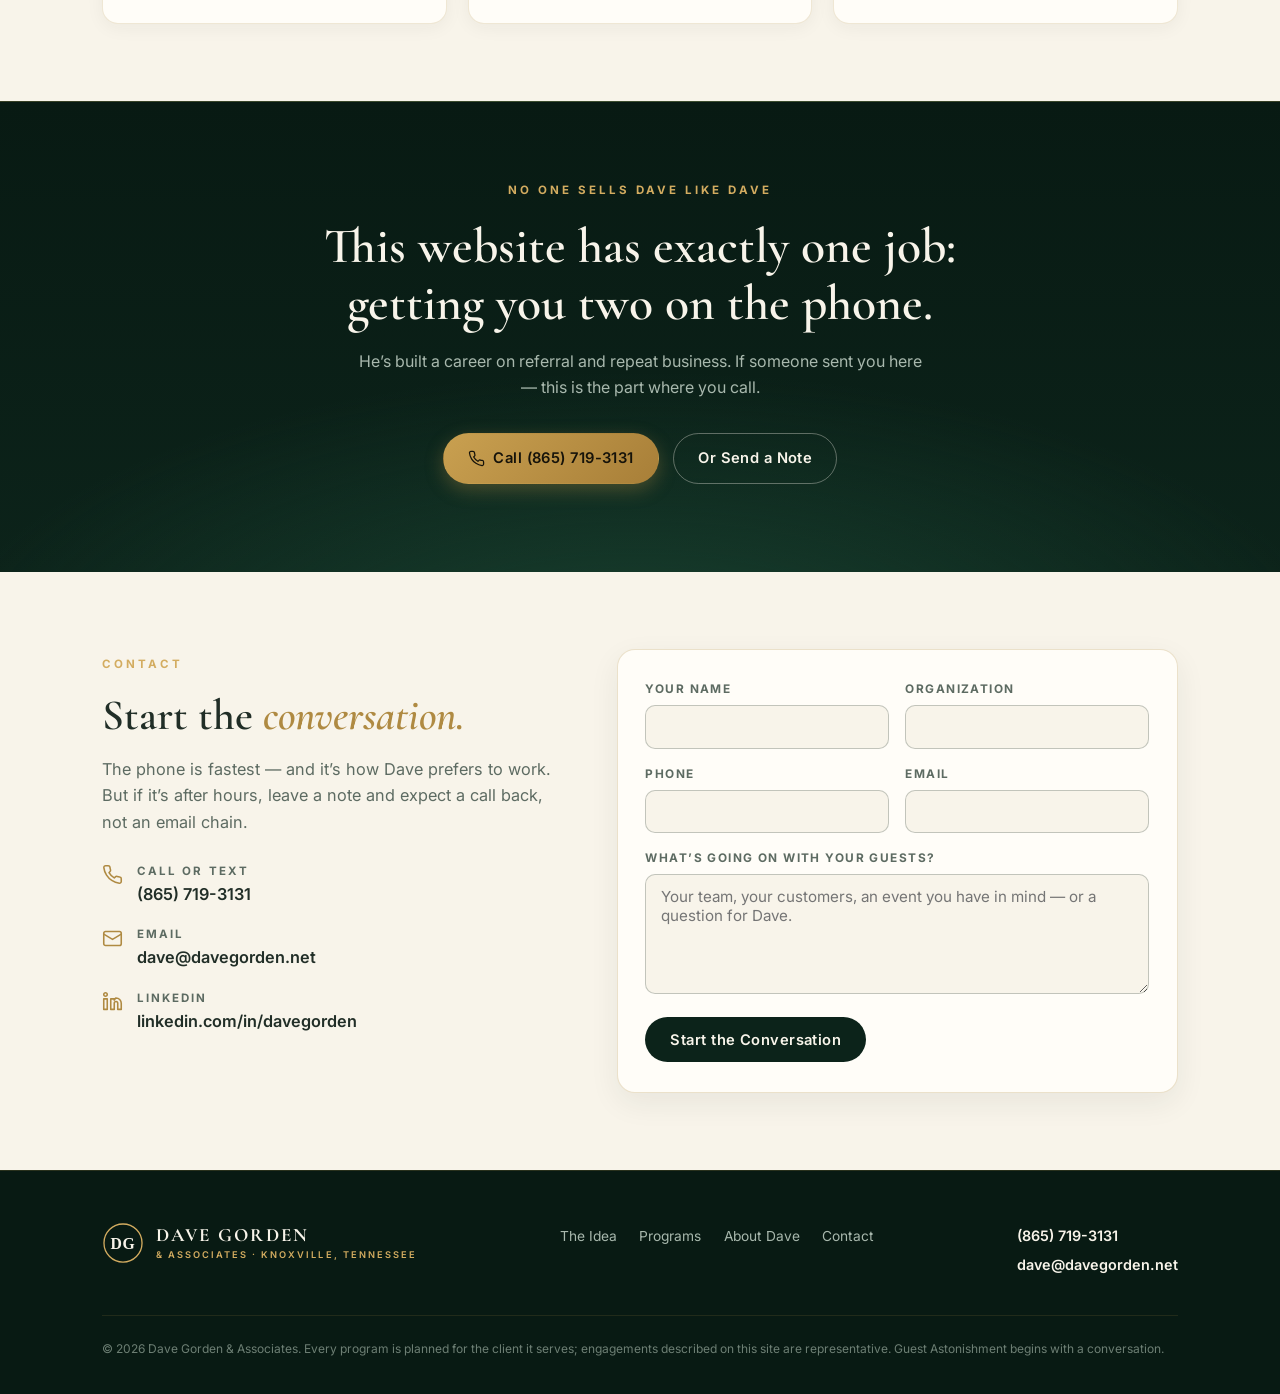
==== commit f49dd4b5: "Add concept B homepage: photo-forward editorial alternative B (b.html + styles-b.css) leads with a l" ====
--- a/index.html
+++ b/index.html
@@ -292,6 +292,13 @@
   </div>
 </footer>
 
+<!-- concept toggle (demo only — remove at launch) -->
+<div class="ab-toggle">
+  <span>Concept</span>
+  <a class="on" href="index.html">A</a>
+  <a href="b.html">B</a>
+</div>
+
 <script>
 document.getElementById('yr').textContent = new Date().getFullYear();
 // Demo mode: intercept form submits and show the success state.
--- a/assets/styles.css
+++ b/assets/styles.css
@@ -294,6 +294,19 @@
 .foot-contact a { color: var(--cream); text-decoration: none; font-weight: 600; }
 .foot-contact a:hover { color: var(--brass-bright); }
 .disclaimer { font-size: 0.75rem; color: #6d7f74; border-top: 1px solid rgba(175, 138, 66, 0.15); padding-top: 1.4rem; line-height: 1.7; }
+
+/* ---------- A/B concept toggle (demo only) ---------- */
+.ab-toggle {
+  position: fixed; left: 1rem; bottom: 1rem; z-index: 90;
+  display: flex; align-items: center; overflow: hidden;
+  background: rgba(8, 26, 19, 0.92); backdrop-filter: blur(8px);
+  border: 1px solid rgba(211, 172, 96, 0.35); border-radius: 999px;
+  font-size: 0.72rem; letter-spacing: 0.1em; text-transform: uppercase; font-weight: 700;
+  box-shadow: 0 6px 20px rgba(0, 0, 0, 0.3);
+}
+.ab-toggle span { padding: 0.4rem 0.75rem 0.4rem 0.9rem; color: var(--muted-light); }
+.ab-toggle a { padding: 0.45rem 0.8rem; text-decoration: none; color: var(--cream); }
+.ab-toggle a.on { background: var(--brass); color: #16130a; }
 
 /* ---------- 404 ---------- */
 .lost { min-height: 62vh; display: grid; place-items: center; text-align: center; padding: 4rem 1.4rem; }
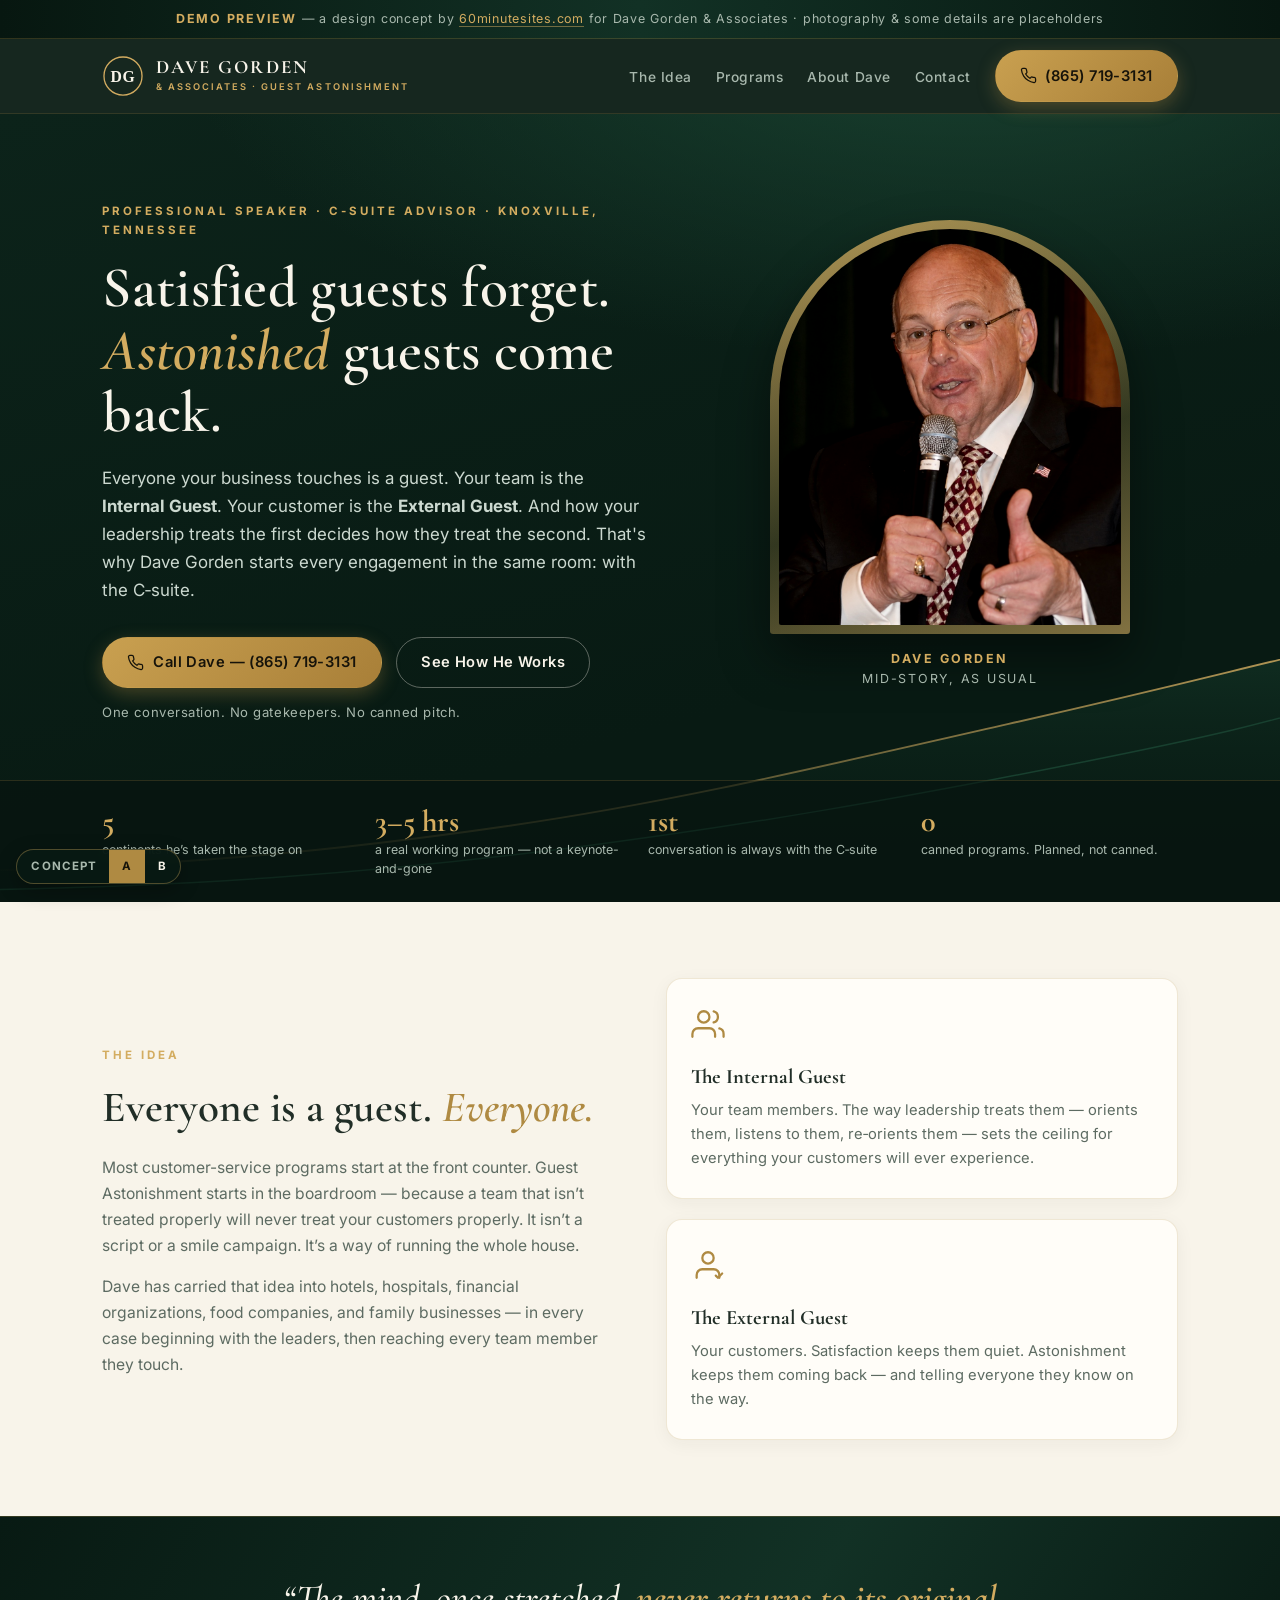
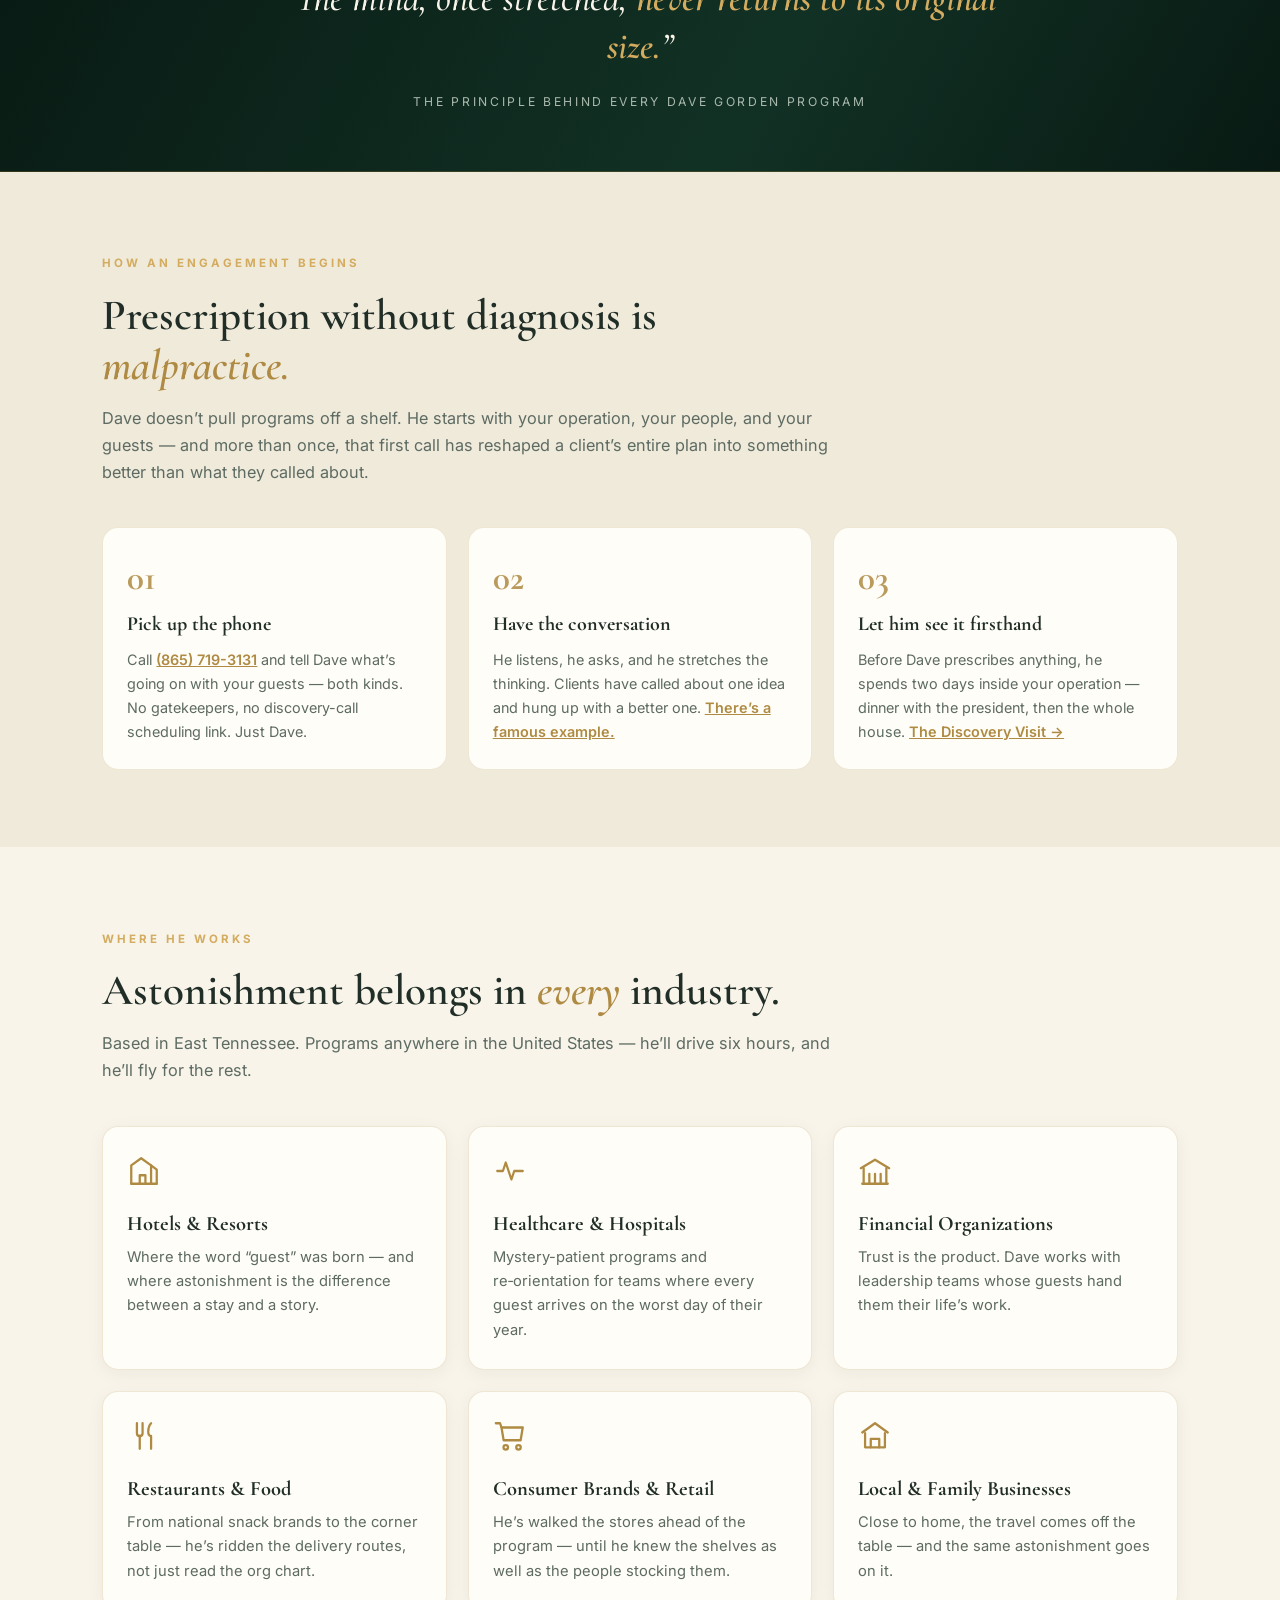
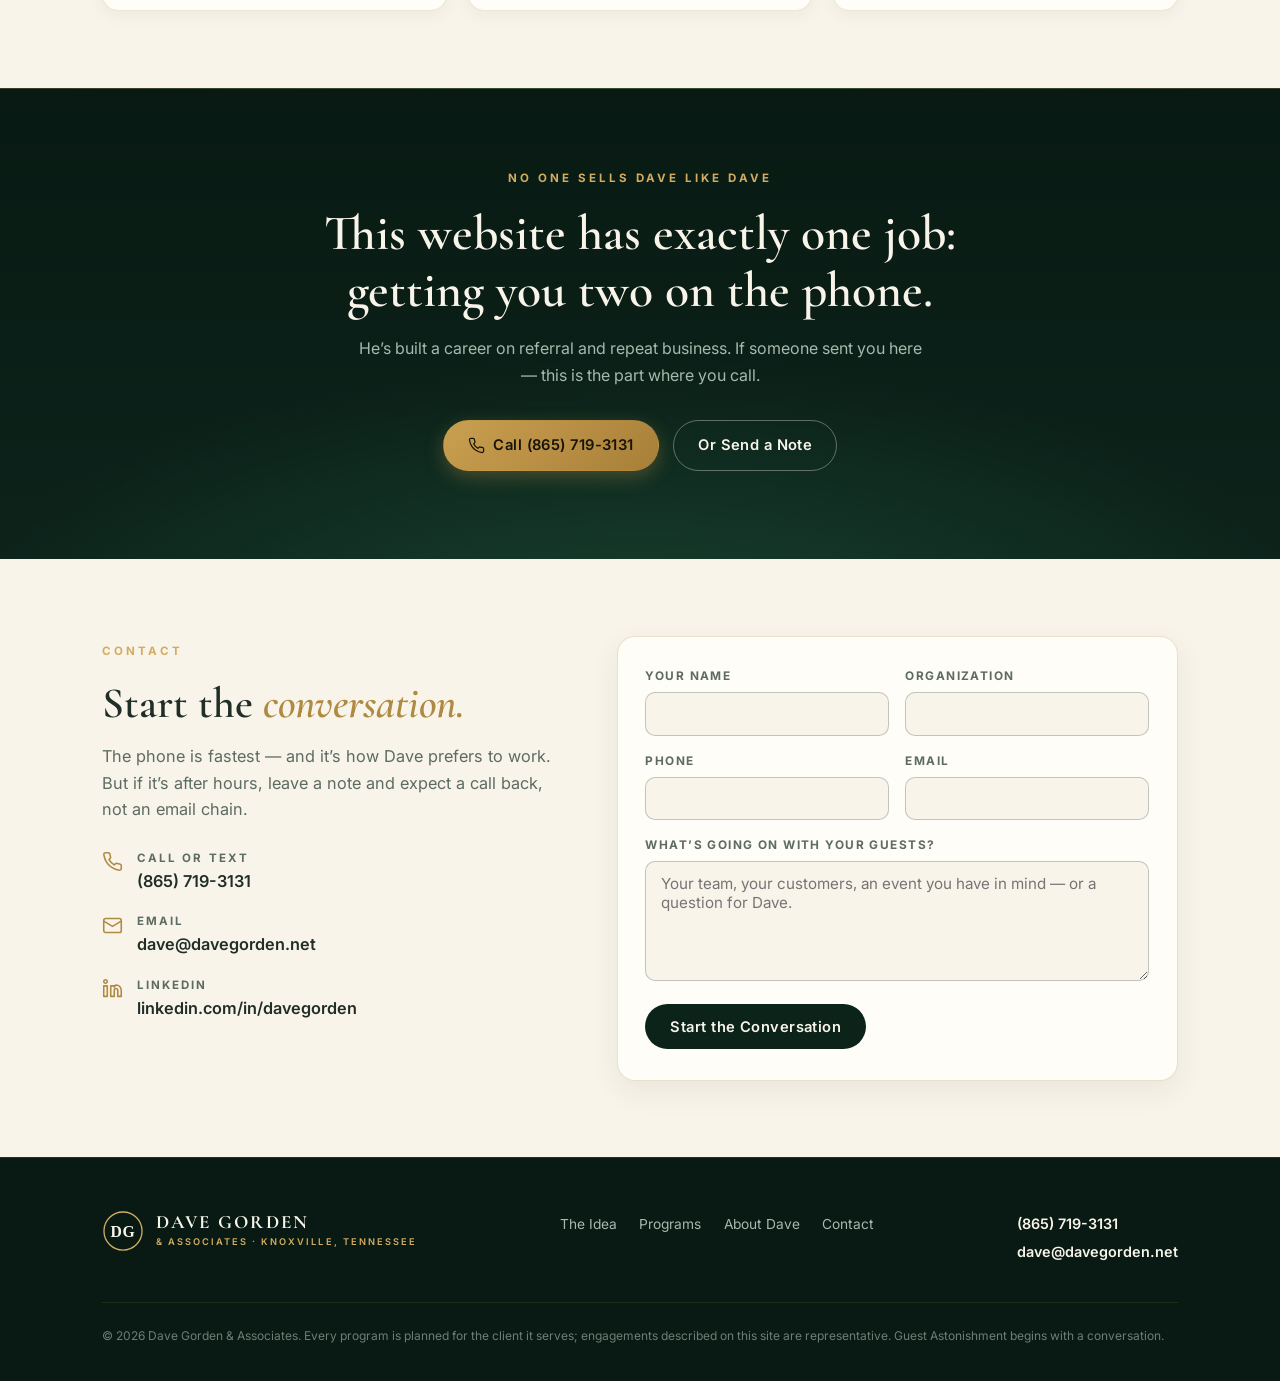
==== commit 6312029e: "Enlarge Dave's face on concept A; add credential line to B Competitive research across Hyken/Baer/Gi" ====
--- a/index.html
+++ b/index.html
@@ -60,7 +60,7 @@
         <p class="hero-note">One conversation. No gatekeepers. No canned pitch.</p>
       </div>
       <div class="portrait-card">
-        <div class="portrait-frame"><img src="assets/dave-gorden.jpg" alt="Dave Gorden speaking on stage, microphone in hand"></div>
+        <div class="portrait-frame"><img src="assets/dave-gorden-portrait.jpg" alt="Dave Gorden speaking on stage, microphone in hand"></div>
         <p class="portrait-caption"><b>Dave Gorden</b>Mid-story, as usual</p>
       </div>
     </div>
--- a/assets/styles.css
+++ b/assets/styles.css
@@ -101,7 +101,7 @@
 }
 .hero-trend { position: absolute; inset: auto 0 0 0; width: 100%; height: 36%; pointer-events: none; z-index: 0; }
 .hero .wrap { position: relative; z-index: 2; }
-.hero-grid { display: grid; grid-template-columns: 1.5fr 1fr; gap: 3rem; align-items: center; position: relative; }
+.hero-grid { display: grid; grid-template-columns: 1.25fr 1fr; gap: 3.2rem; align-items: center; position: relative; }
 .kicker {
   display: inline-block; font-size: 0.72rem; font-weight: 700;
   letter-spacing: 0.26em; text-transform: uppercase; color: var(--brass-bright);
@@ -109,7 +109,7 @@
 }
 .hero h1 {
   font-family: var(--serif); font-weight: 600;
-  font-size: clamp(2.5rem, 5.4vw, 4.1rem);
+  font-size: clamp(2.3rem, 4.5vw, 3.6rem);
   line-height: 1.08; letter-spacing: 0.005em; margin-bottom: 1.3rem;
 }
 .hero h1 em { font-style: italic; color: var(--brass-bright); }
@@ -120,14 +120,14 @@
 /* portrait card */
 .portrait-card { justify-self: center; text-align: center; position: relative; padding-bottom: 1rem; }
 .portrait-frame {
-  width: min(238px, 62vw); margin: 0 auto;
+  width: min(360px, 76vw); margin: 0 auto;
   border-radius: 999px 999px 18px 18px;
   padding: 9px;
   background: linear-gradient(160deg, rgba(211, 172, 96, 0.85), rgba(175, 138, 66, 0.25) 60%, rgba(211, 172, 96, 0.6));
   box-shadow: 0 24px 50px rgba(0, 0, 0, 0.45);
 }
 .portrait-frame img {
-  width: 100%; aspect-ratio: 1 / 1.12; object-fit: cover; object-position: top;
+  width: 100%; height: auto; aspect-ratio: 1 / 1.16; object-fit: cover; object-position: 50% 12%;
   border-radius: 999px 999px 12px 12px;
   filter: saturate(0.94) contrast(1.06);
 }
@@ -313,8 +313,9 @@
 
 /* ---------- responsive ---------- */
 @media (max-width: 920px) {
-  .hero-grid { grid-template-columns: 1fr; gap: 2.4rem; }
+  .hero-grid { grid-template-columns: 1fr; gap: 2rem; }
   .portrait-card { order: -1; }
+  .portrait-frame { width: min(250px, 56vw) !important; }
   .stat-strip .wrap { grid-template-columns: repeat(2, 1fr); row-gap: 1.4rem; }
   .cards, .cards.two, .steps, .steps.four { grid-template-columns: 1fr 1fr; }
   .split, .contact-grid { grid-template-columns: 1fr; }
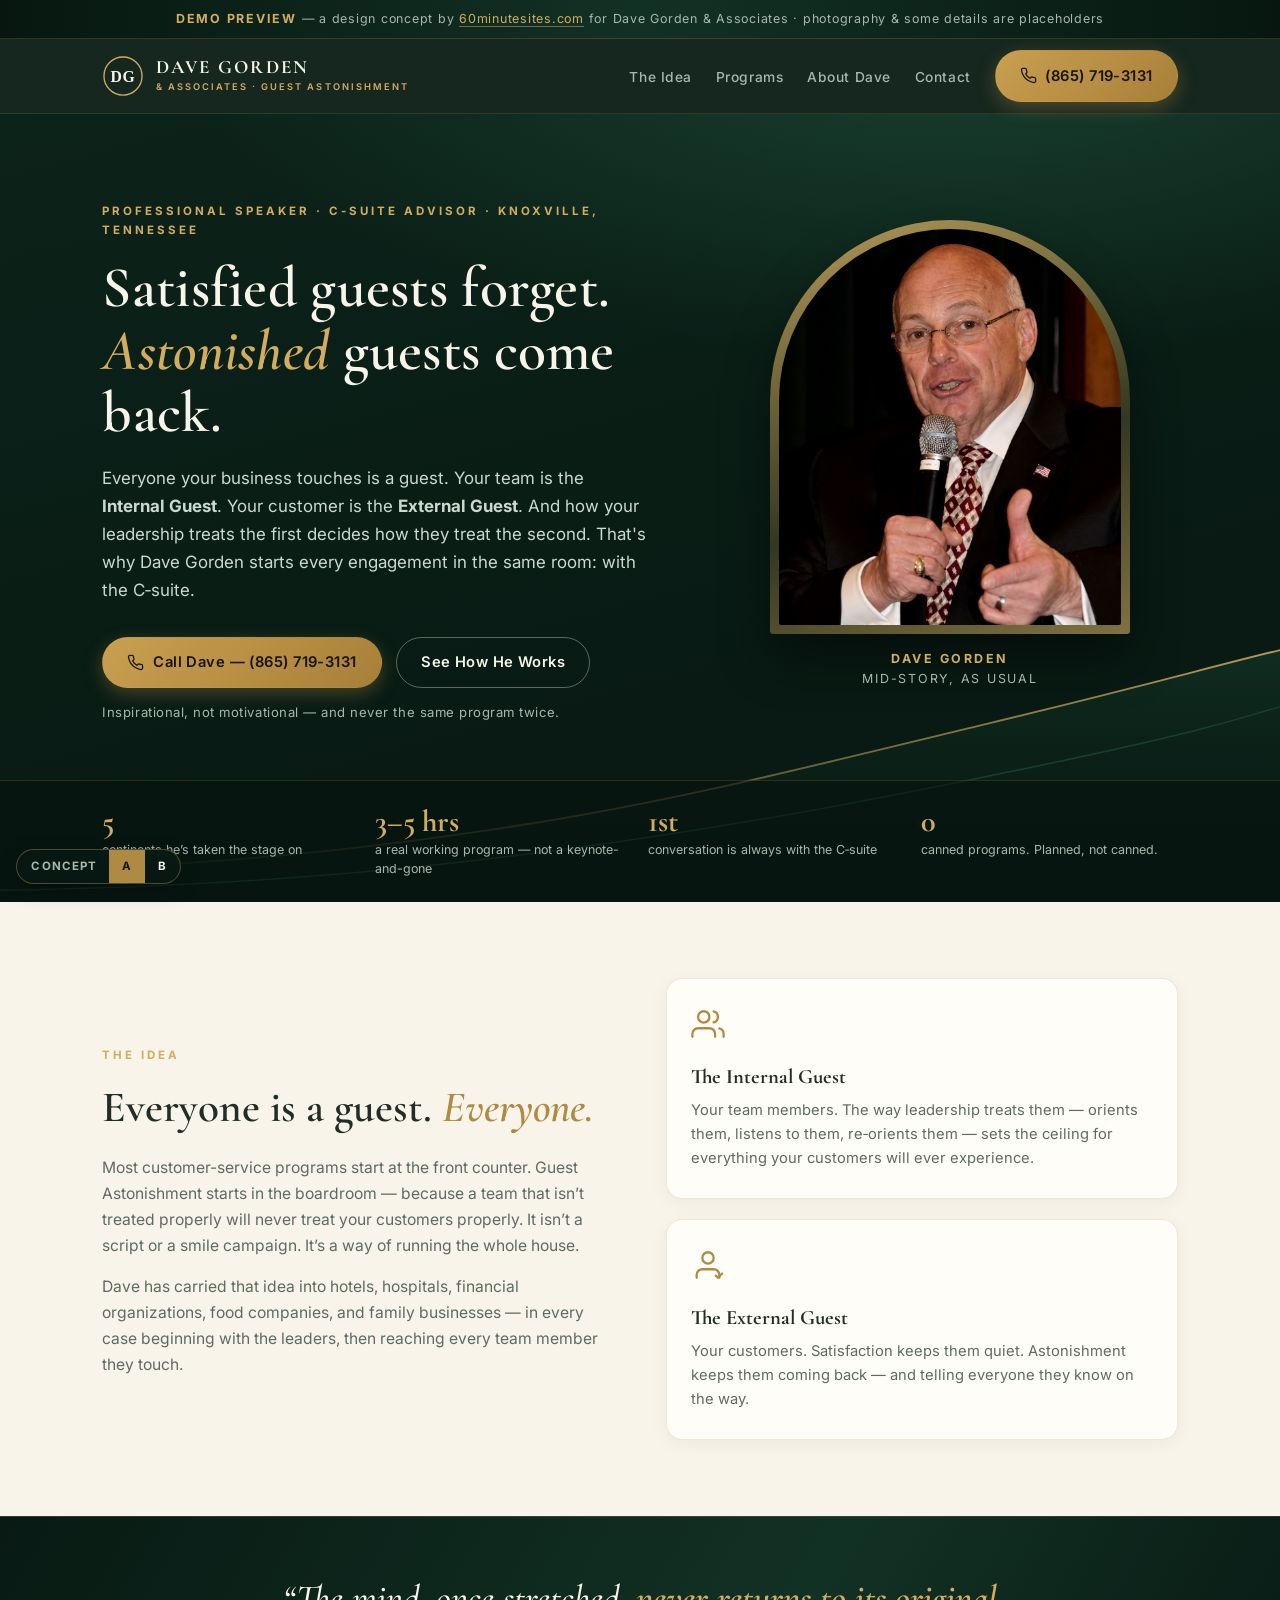
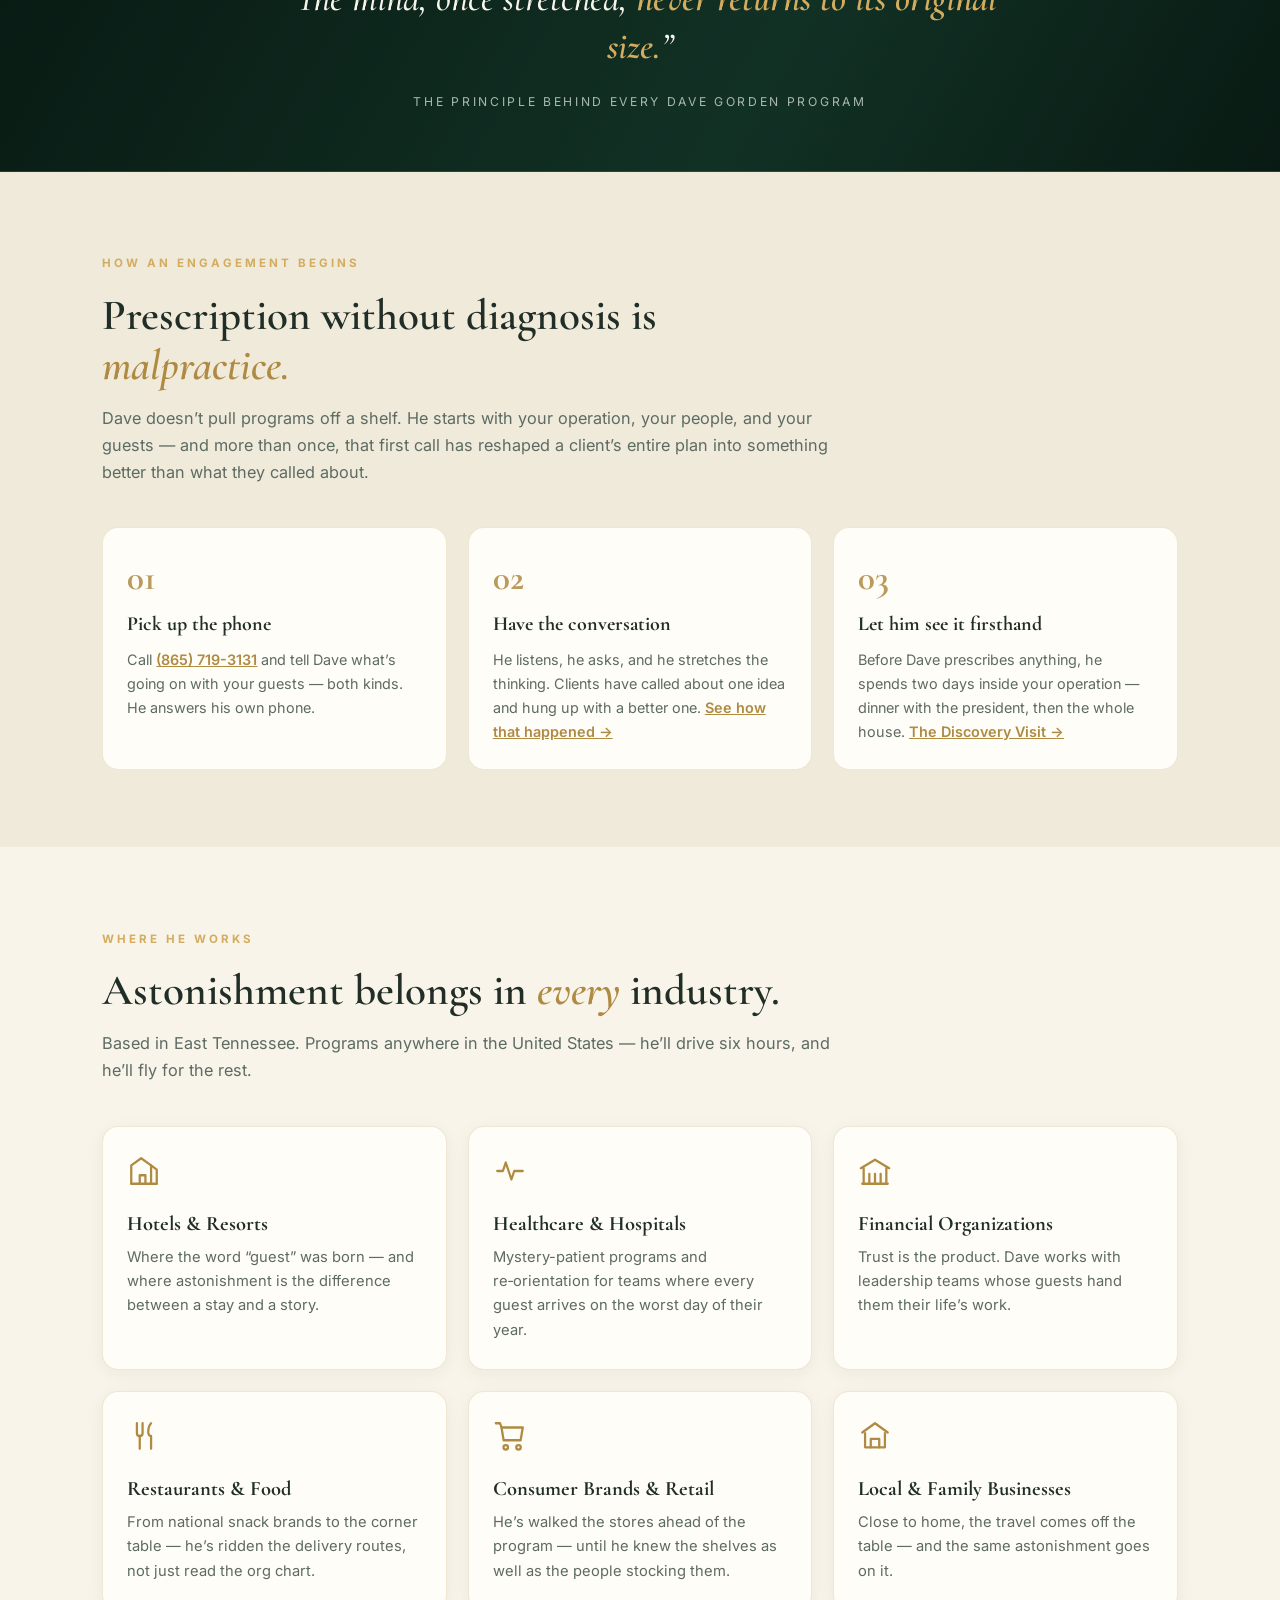
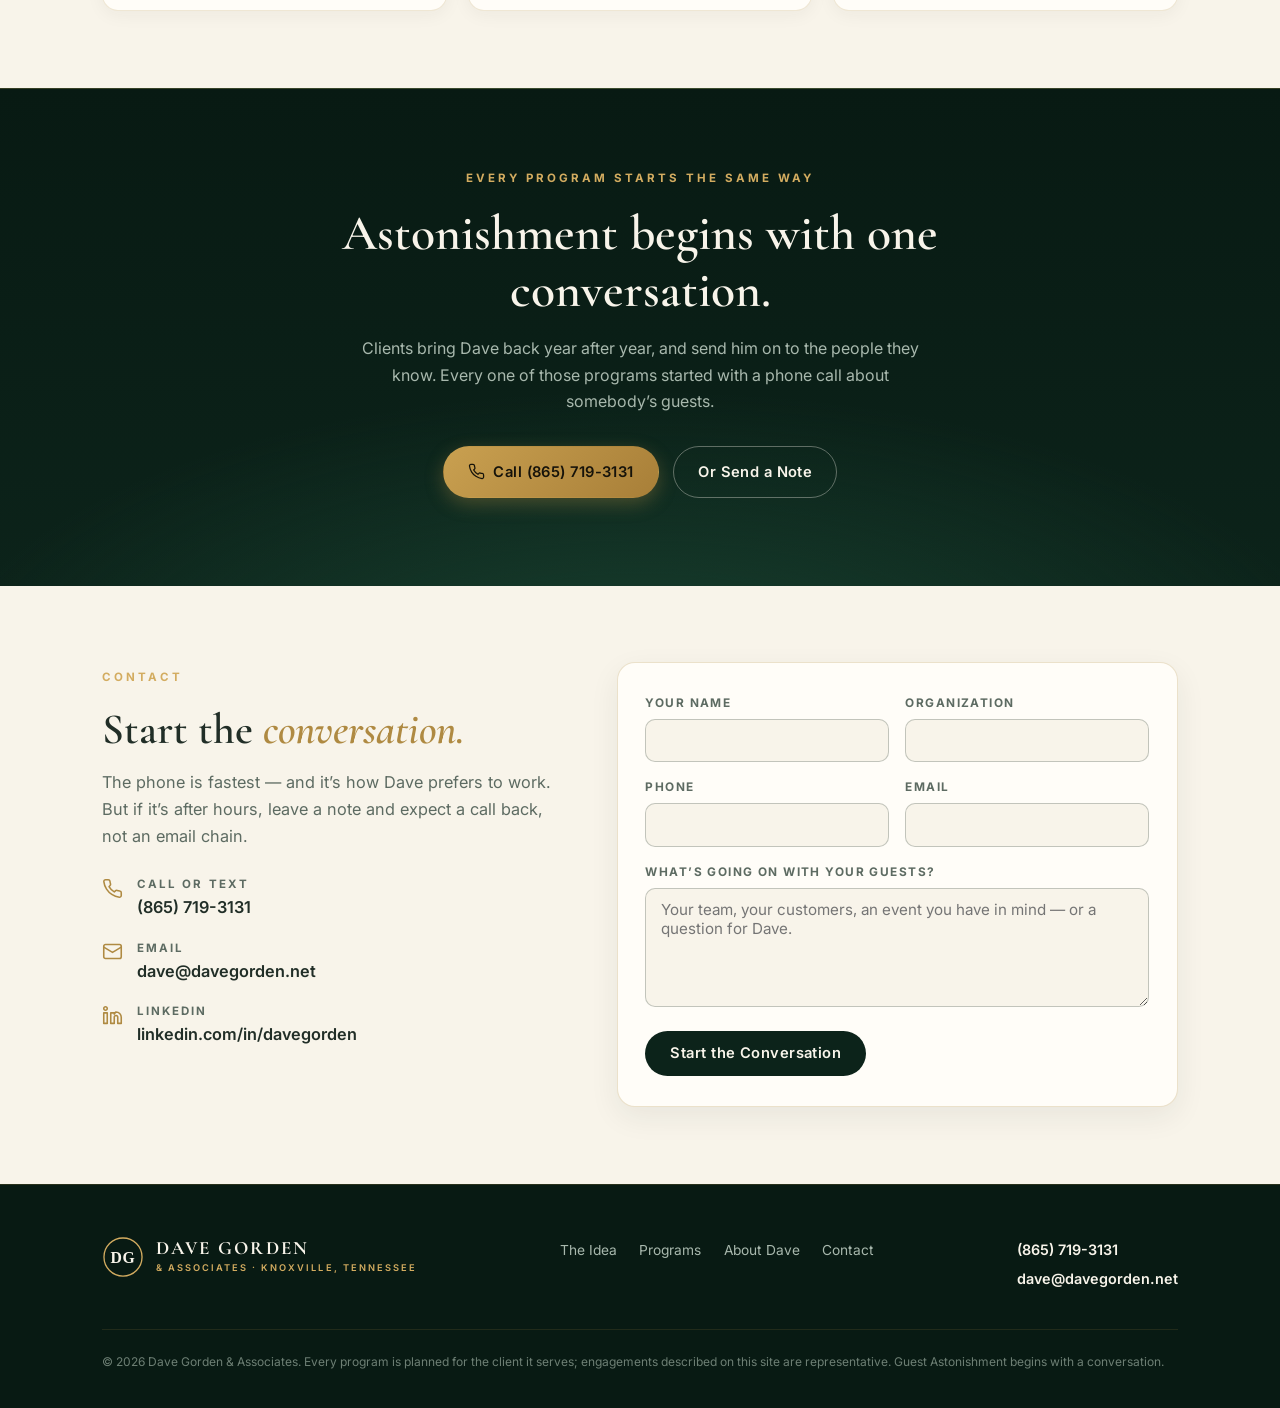
==== commit 91cc8274: "Rewrite copy that read like notes from the sales call Removed every line written about the website o" ====
--- a/index.html
+++ b/index.html
@@ -57,7 +57,7 @@
             Call Dave &mdash; (865) 719-3131</a>
           <a class="btn btn-ghost" href="programs.html">See How He Works</a>
         </div>
-        <p class="hero-note">One conversation. No gatekeepers. No canned pitch.</p>
+        <p class="hero-note">Inspirational, not motivational &mdash; and never the same program twice.</p>
       </div>
       <div class="portrait-card">
         <div class="portrait-frame"><img src="assets/dave-gorden-portrait.jpg" alt="Dave Gorden speaking on stage, microphone in hand"></div>
@@ -65,7 +65,7 @@
       </div>
     </div>
   </div>
-  <svg class="hero-trend" viewBox="0 0 1440 300" preserveAspectRatio="xMidYMax slice" aria-hidden="true">
+  <svg class="hero-trend" viewBox="0 0 1440 300" preserveAspectRatio="none" aria-hidden="true">
     <defs>
       <linearGradient id="trendfill" x1="0" y1="0" x2="0" y2="1">
         <stop offset="0" stop-color="#1a4432" stop-opacity="0.45"/>
@@ -138,11 +138,11 @@
     <div class="steps">
       <div class="step">
         <h3>Pick up the phone</h3>
-        <p>Call <a href="tel:+18657193131">(865) 719-3131</a> and tell Dave what&rsquo;s going on with your guests &mdash; both kinds. No gatekeepers, no discovery-call scheduling link. Just Dave.</p>
+        <p>Call <a href="tel:+18657193131">(865) 719-3131</a> and tell Dave what&rsquo;s going on with your guests &mdash; both kinds. He answers his own phone.</p>
       </div>
       <div class="step">
         <h3>Have the conversation</h3>
-        <p>He listens, he asks, and he stretches the thinking. Clients have called about one idea and hung up with a better one. <a href="programs.html#case">There&rsquo;s a famous example.</a></p>
+        <p>He listens, he asks, and he stretches the thinking. Clients have called about one idea and hung up with a better one. <a href="programs.html#case">See how that happened&nbsp;&rarr;</a></p>
       </div>
       <div class="step">
         <h3>Let him see it firsthand</h3>
@@ -197,9 +197,9 @@
 
 <!-- ============ CTA ============ -->
 <section class="cta-band">
-  <span class="kicker">No One Sells Dave Like Dave</span>
-  <h2>This website has exactly one job: getting you two on the phone.</h2>
-  <p>He&rsquo;s built a career on referral and repeat business. If someone sent you here &mdash; this is the part where you call.</p>
+  <span class="kicker">Every Program Starts the Same Way</span>
+  <h2>Astonishment begins with one conversation.</h2>
+  <p>Clients bring Dave back year after year, and send him on to the people they know. Every one of those programs started with a phone call about somebody&rsquo;s guests.</p>
   <div class="hero-ctas">
     <a class="btn btn-brass" href="tel:+18657193131">
       <svg viewBox="0 0 24 24" fill="none" stroke="currentColor" stroke-width="1.8" stroke-linecap="round" stroke-linejoin="round" aria-hidden="true"><path d="M22 16.9v3a2 2 0 0 1-2.2 2 19.8 19.8 0 0 1-8.6-3.1 19.5 19.5 0 0 1-6-6A19.8 19.8 0 0 1 2.1 4.2 2 2 0 0 1 4.1 2h3a2 2 0 0 1 2 1.7c.1.96.3 1.9.6 2.8a2 2 0 0 1-.5 2.1L8 9.9a16 16 0 0 0 6 6l1.3-1.2a2 2 0 0 1 2.1-.5c.9.3 1.84.5 2.8.6a2 2 0 0 1 1.8 2.1z"/></svg>
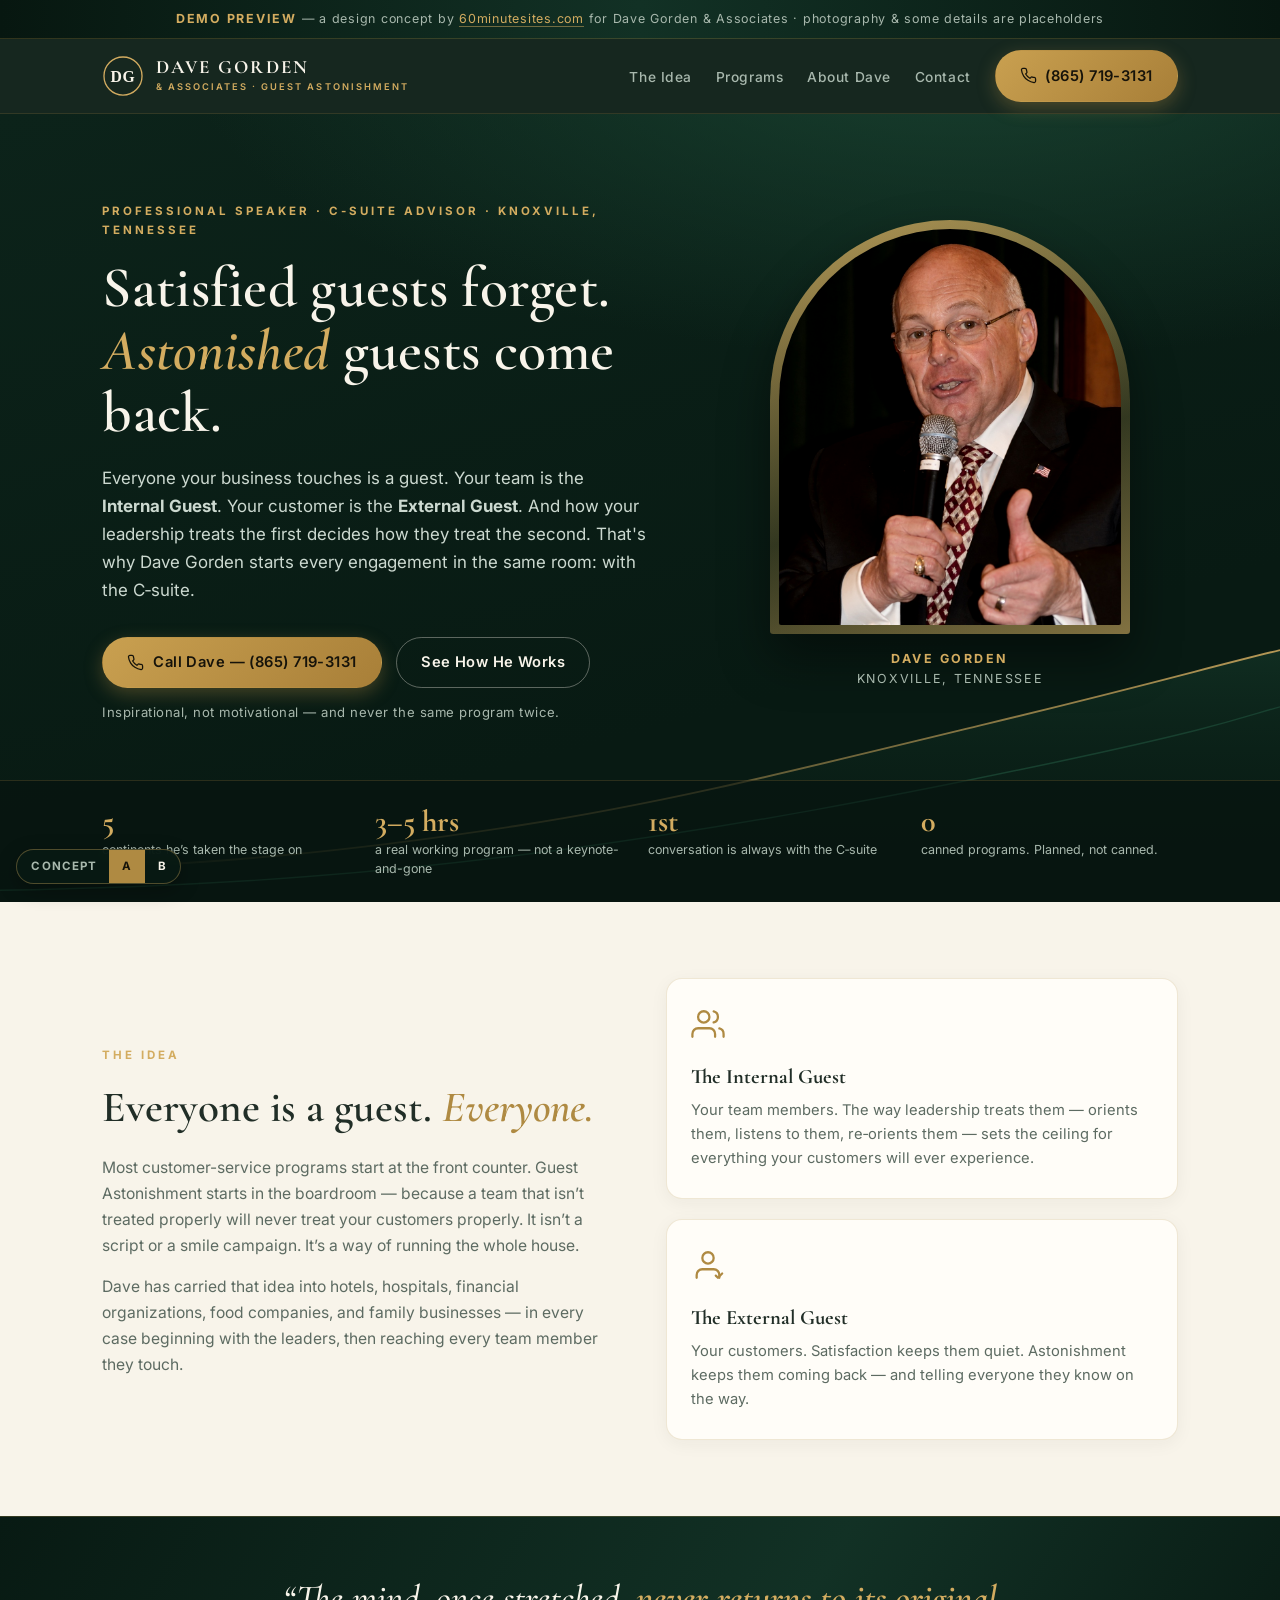
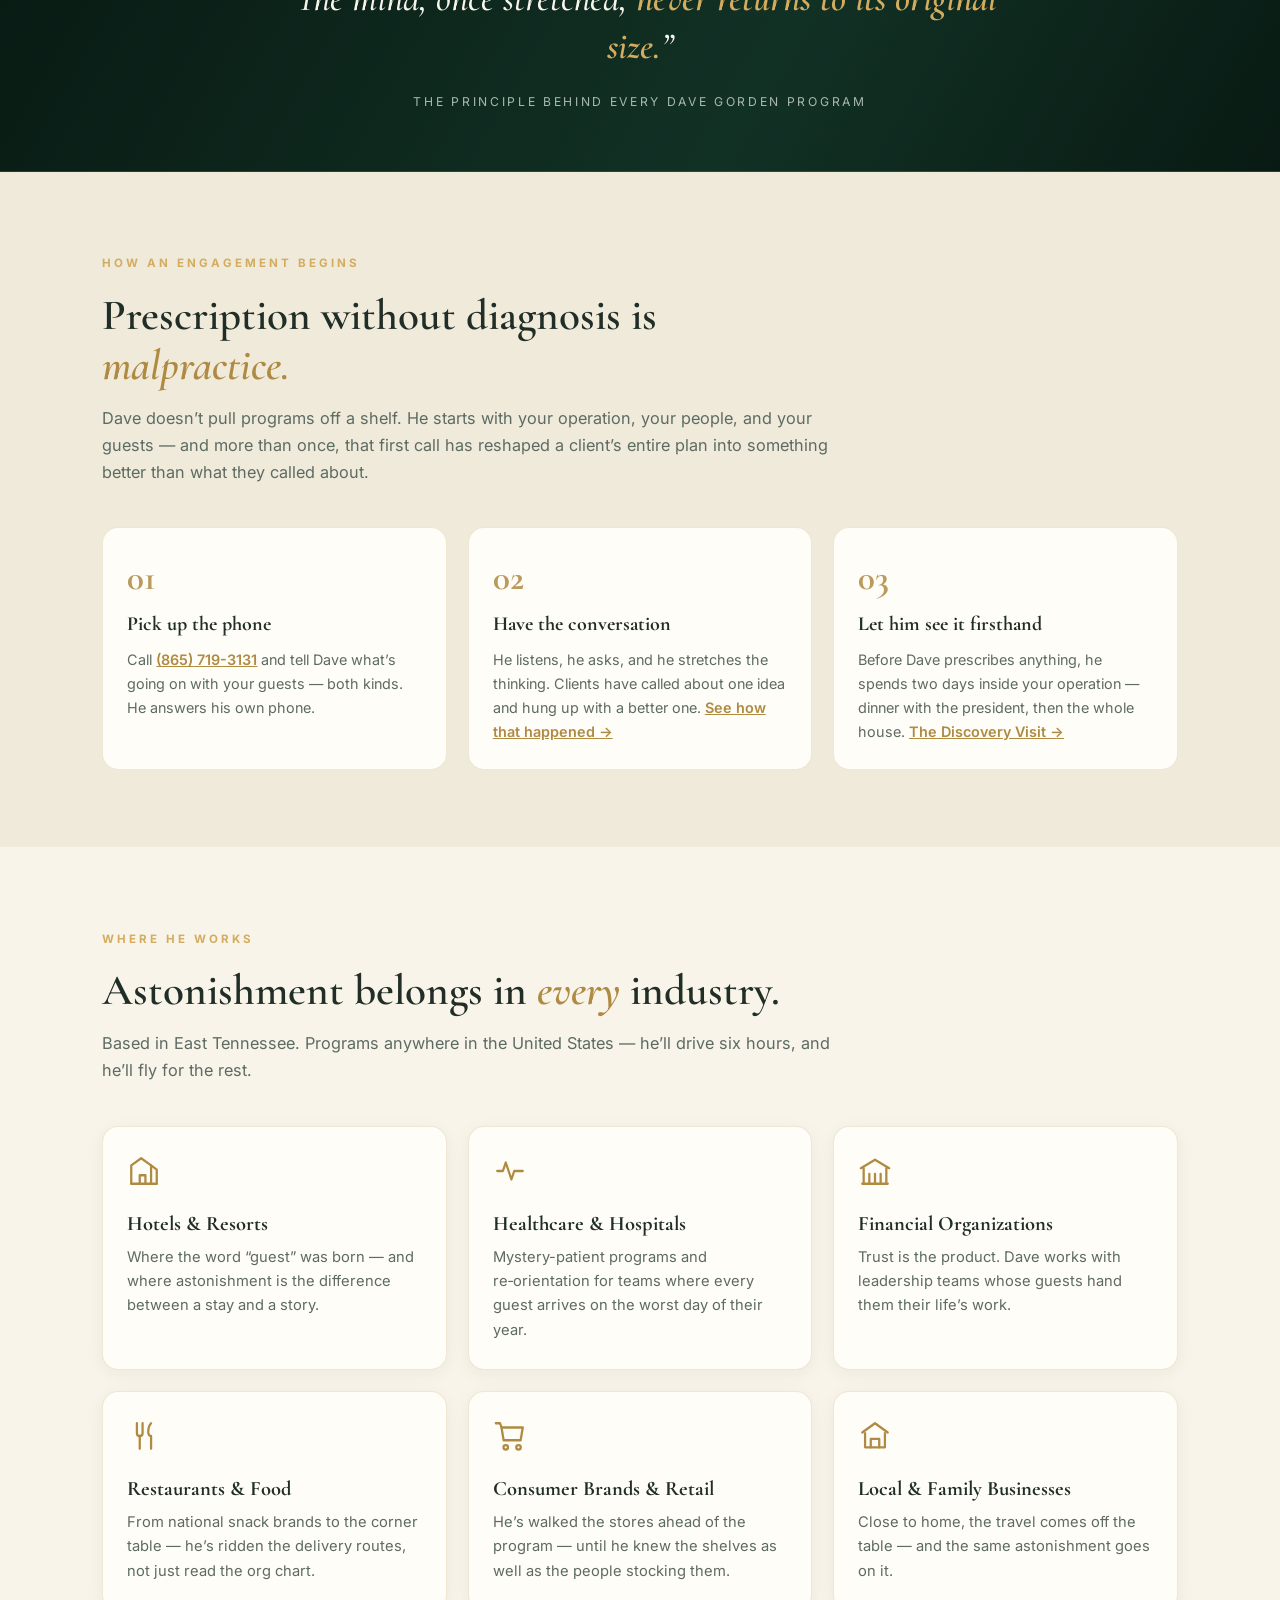
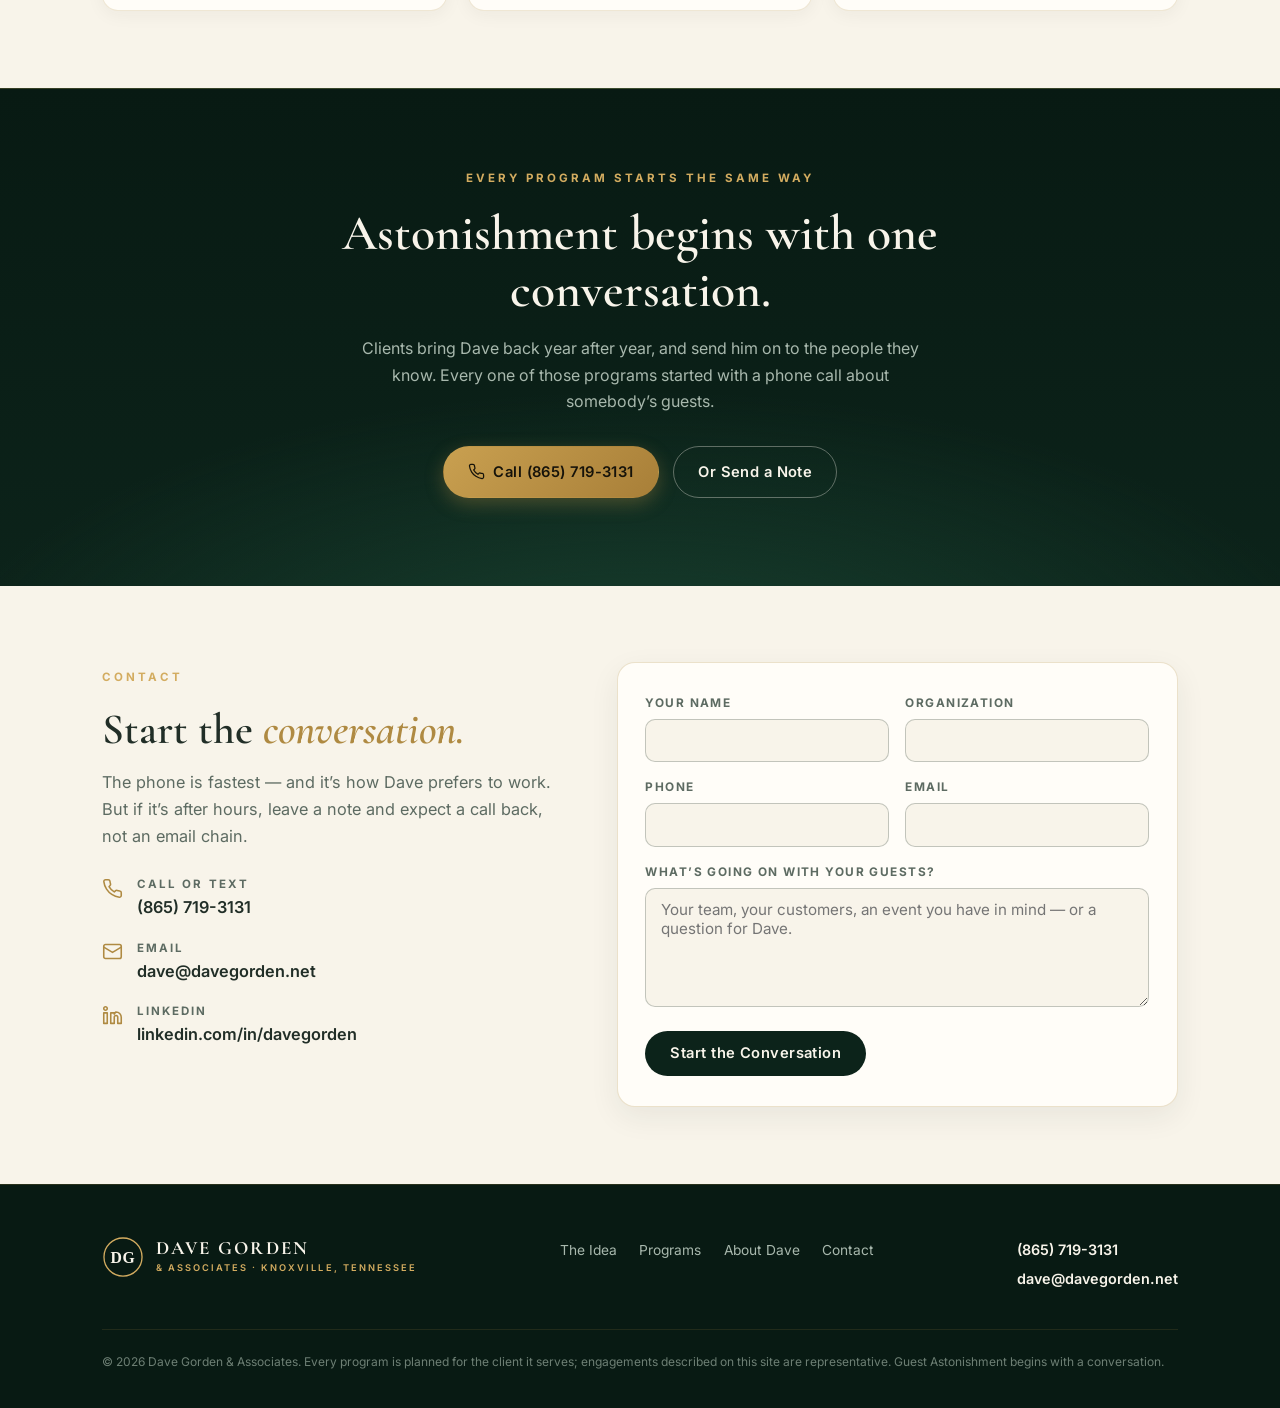
==== commit df31cf58: "Drop the 'mid-story' photo captions Co-Authored-By: Claude Fable 5 <noreply@anthropic.com>" ====
--- a/index.html
+++ b/index.html
@@ -61,7 +61,7 @@
       </div>
       <div class="portrait-card">
         <div class="portrait-frame"><img src="assets/dave-gorden-portrait.jpg" alt="Dave Gorden speaking on stage, microphone in hand"></div>
-        <p class="portrait-caption"><b>Dave Gorden</b>Mid-story, as usual</p>
+        <p class="portrait-caption"><b>Dave Gorden</b>Knoxville, Tennessee</p>
       </div>
     </div>
   </div>
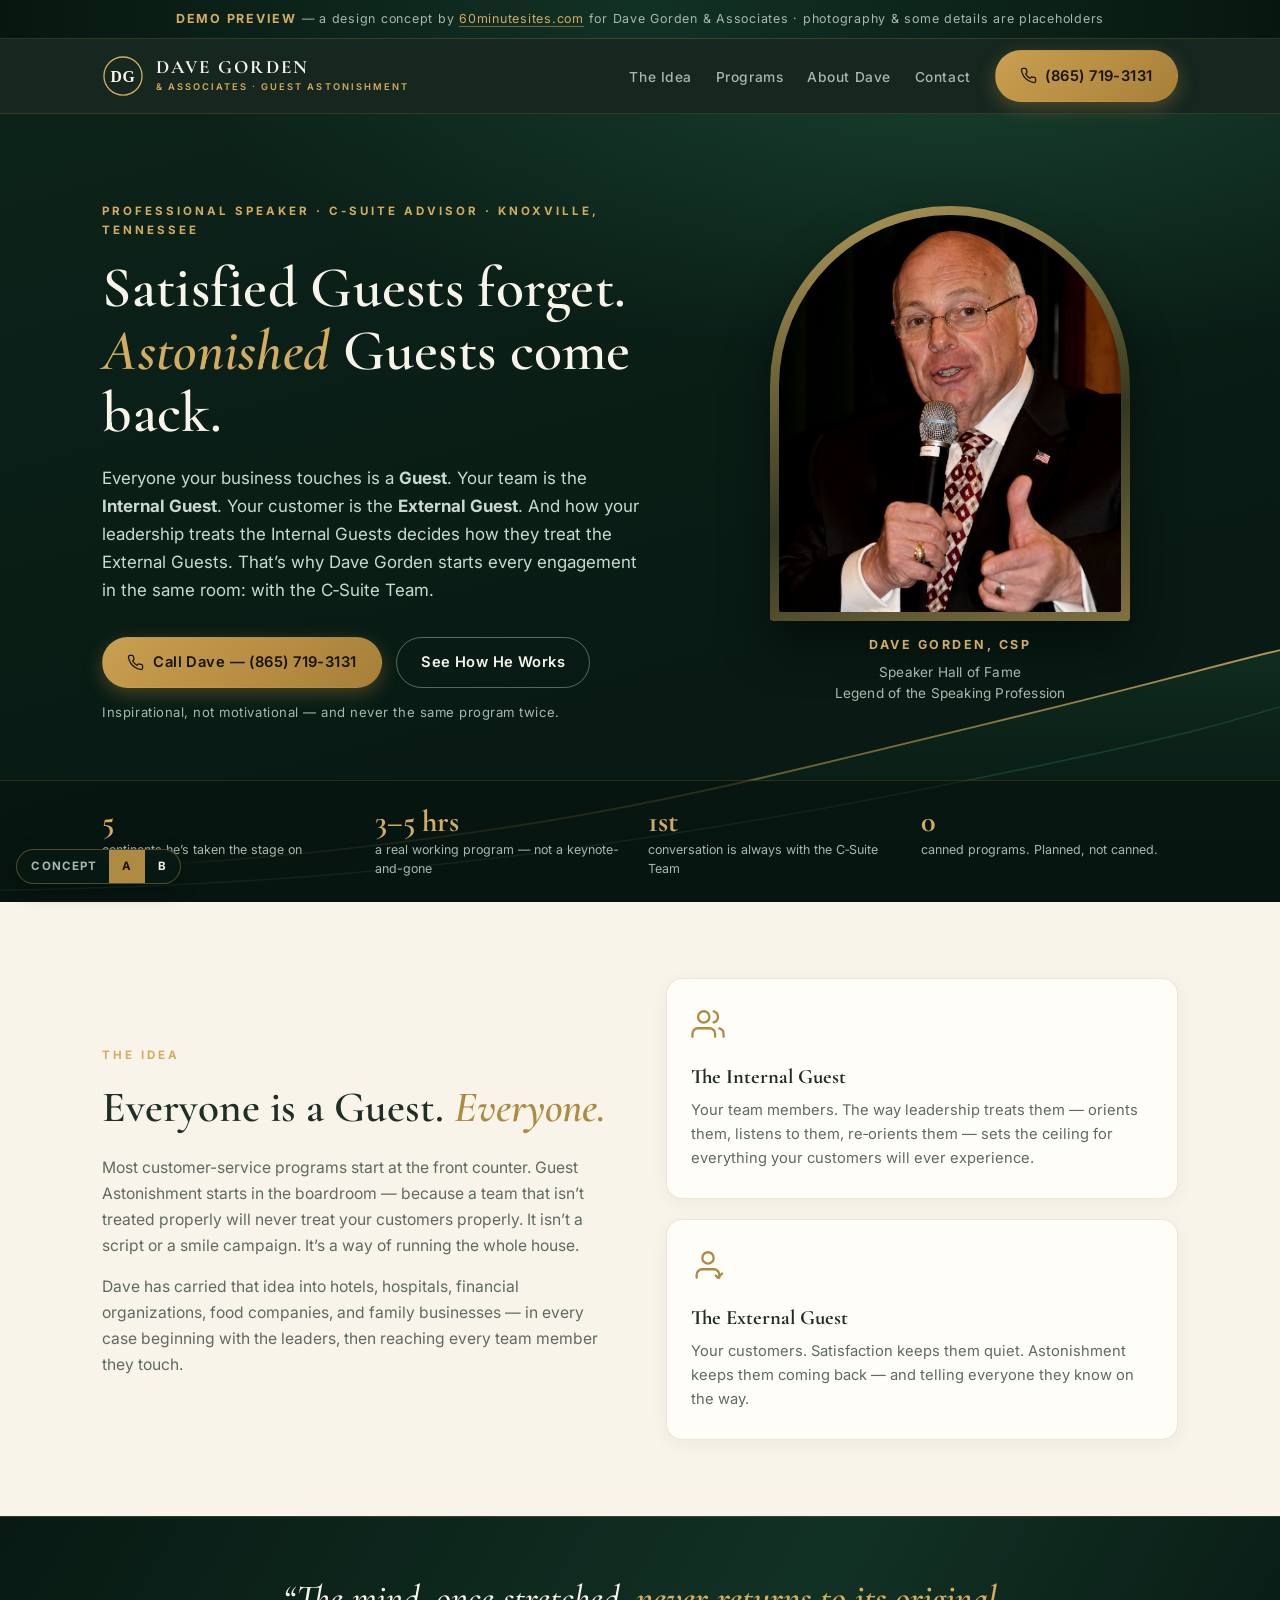
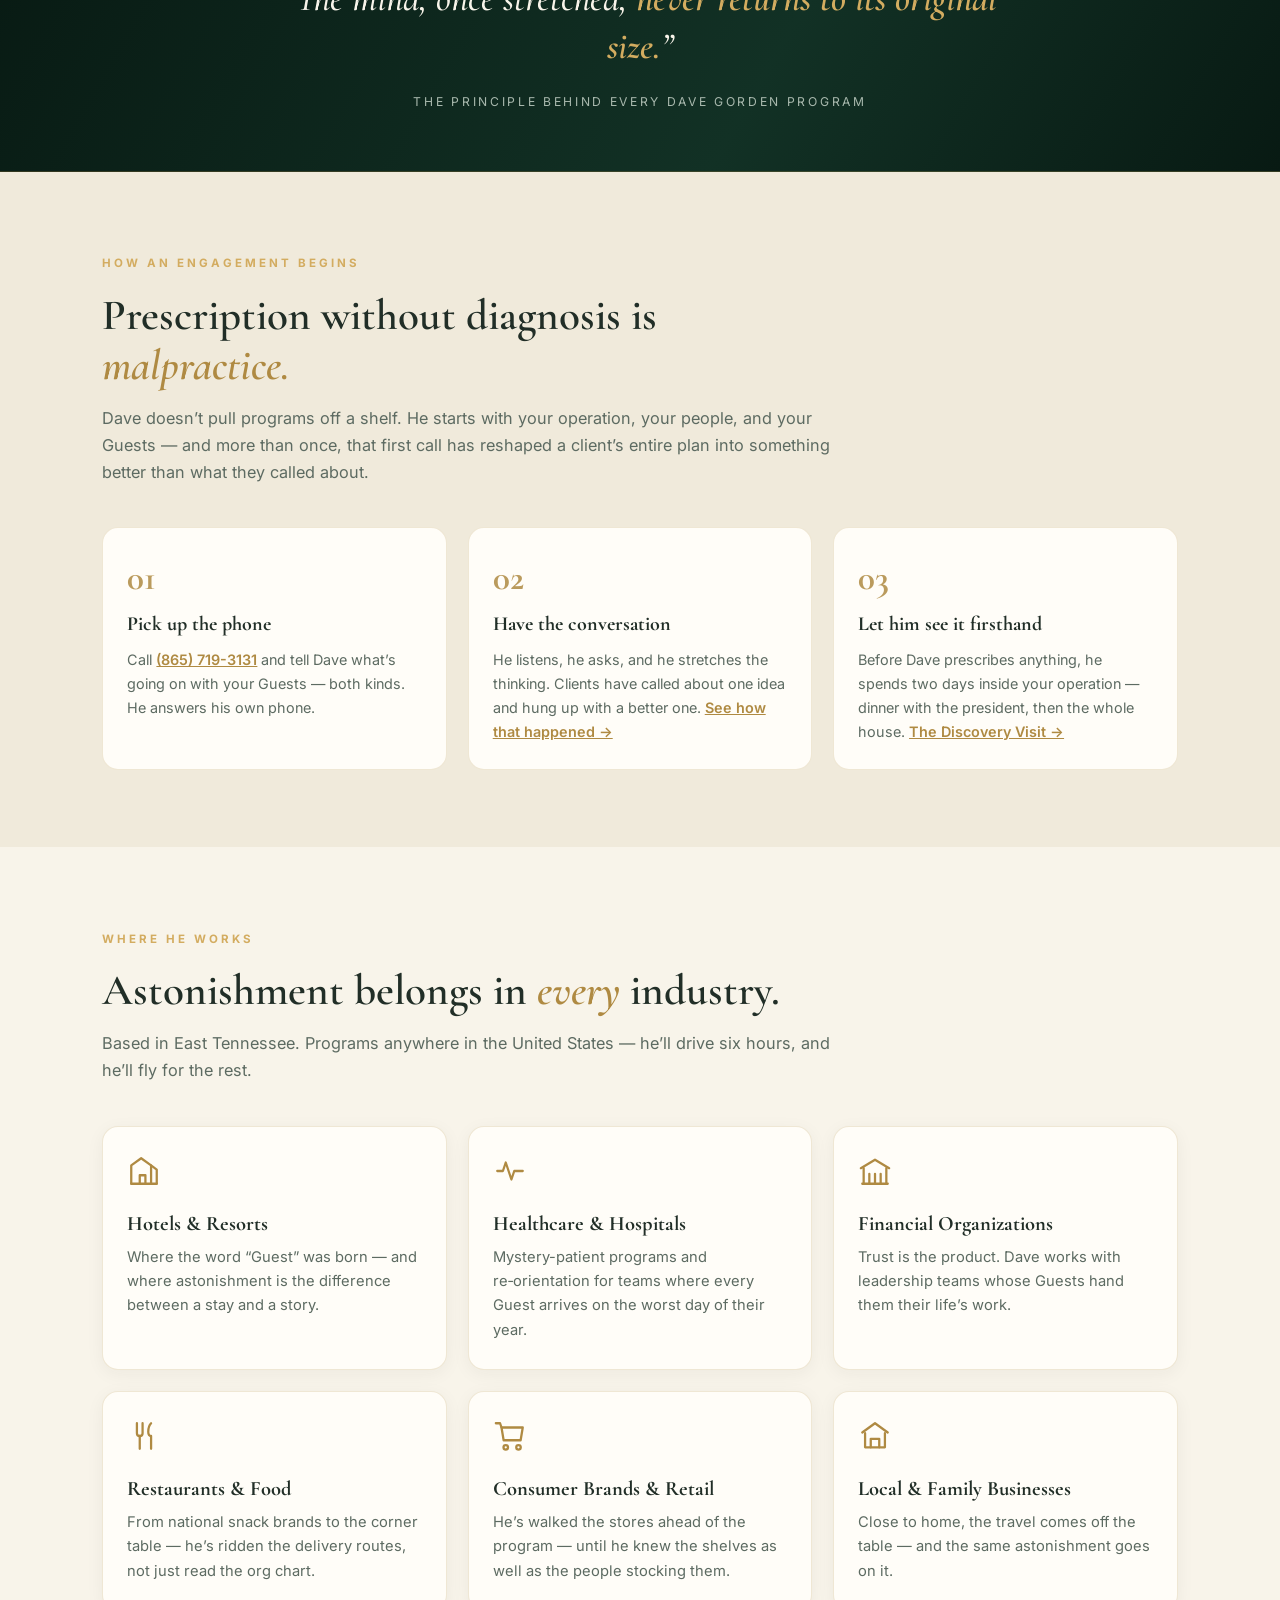
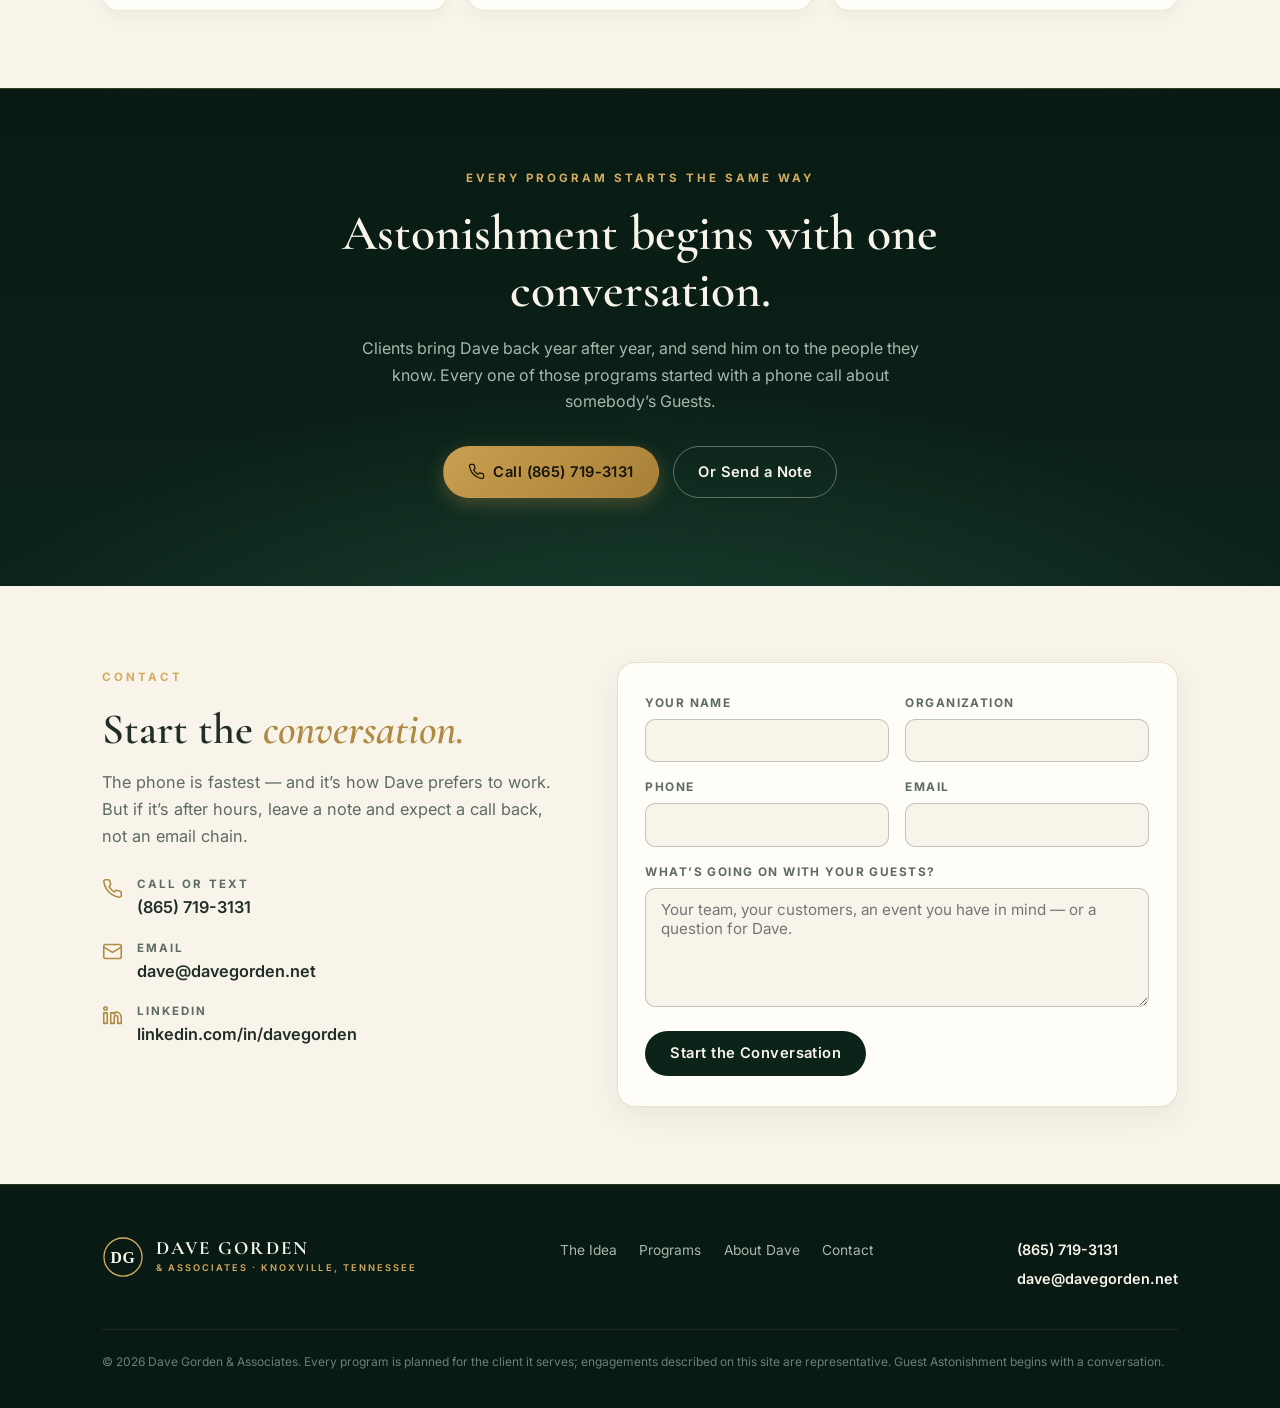
==== commit 18a4c1ef: "Capitalize Guest throughout, add CSP / Hall of Fame credentials Per Dave's notes: capital G on Guest" ====
--- a/index.html
+++ b/index.html
@@ -4,7 +4,7 @@
 <meta charset="UTF-8">
 <meta name="viewport" content="width=device-width, initial-scale=1.0">
 <title>Dave Gorden &amp; Associates — Guest Astonishment</title>
-<meta name="description" content="Dave Gorden is a professional speaker on Guest Astonishment. Everyone your business touches is a guest — your team and your customer. Dave works with the C-suite first, then builds a program no one else could give you. Call (865) 719-3131.">
+<meta name="description" content="Dave Gorden is a professional speaker on Guest Astonishment. Everyone your business touches is a Guest — your team and your customer. Dave works with the C-Suite first, then builds a program no one else could give you. Call (865) 719-3131.">
 <link rel="icon" href="data:image/svg+xml,%3Csvg xmlns='http://www.w3.org/2000/svg' viewBox='0 0 64 64'%3E%3Crect width='64' height='64' rx='14' fill='%230c231a'/%3E%3Ccircle cx='32' cy='32' r='24' fill='none' stroke='%23d3ac60' stroke-width='2'/%3E%3Ctext x='32' y='40' font-family='Georgia' font-size='20' font-weight='bold' fill='%23f8f4ea' text-anchor='middle'%3EDG%3C/text%3E%3C/svg%3E">
 <link rel="preconnect" href="https://fonts.googleapis.com">
 <link rel="preconnect" href="https://fonts.gstatic.com" crossorigin>
@@ -49,8 +49,8 @@
     <div class="hero-grid">
       <div>
         <span class="kicker">Professional Speaker &middot; C-Suite Advisor &middot; Knoxville, Tennessee</span>
-        <h1>Satisfied guests forget.<br><em>Astonished</em> guests come back.</h1>
-        <p class="lede">Everyone your business touches is a guest. Your team is the <b>Internal Guest</b>. Your customer is the <b>External Guest</b>. And how your leadership treats the first decides how they treat the second. That's why Dave Gorden starts every engagement in the same room: with the C&#8209;suite.</p>
+        <h1>Satisfied Guests forget.<br><em>Astonished</em> Guests come back.</h1>
+        <p class="lede">Everyone your business touches is a <b>Guest</b>. Your team is the <b>Internal Guest</b>. Your customer is the <b>External Guest</b>. And how your leadership treats the Internal Guests decides how they treat the External Guests. That&rsquo;s why Dave Gorden starts every engagement in the same room: with the C&#8209;Suite Team.</p>
         <div class="hero-ctas">
           <a class="btn btn-brass" href="tel:+18657193131">
             <svg viewBox="0 0 24 24" fill="none" stroke="currentColor" stroke-width="1.8" stroke-linecap="round" stroke-linejoin="round" aria-hidden="true"><path d="M22 16.9v3a2 2 0 0 1-2.2 2 19.8 19.8 0 0 1-8.6-3.1 19.5 19.5 0 0 1-6-6A19.8 19.8 0 0 1 2.1 4.2 2 2 0 0 1 4.1 2h3a2 2 0 0 1 2 1.7c.1.96.3 1.9.6 2.8a2 2 0 0 1-.5 2.1L8 9.9a16 16 0 0 0 6 6l1.3-1.2a2 2 0 0 1 2.1-.5c.9.3 1.84.5 2.8.6a2 2 0 0 1 1.8 2.1z"/></svg>
@@ -61,7 +61,11 @@
       </div>
       <div class="portrait-card">
         <div class="portrait-frame"><img src="assets/dave-gorden-portrait.jpg" alt="Dave Gorden speaking on stage, microphone in hand"></div>
-        <p class="portrait-caption"><b>Dave Gorden</b>Knoxville, Tennessee</p>
+        <p class="portrait-caption">
+          <b>Dave Gorden, CSP</b>
+          <span class="cred">Speaker Hall of Fame</span>
+          <span class="cred">Legend of the Speaking Profession</span>
+        </p>
       </div>
     </div>
   </div>
@@ -85,7 +89,7 @@
     <div class="wrap">
       <div class="stat"><b>5</b><span>continents he&rsquo;s taken the stage on</span></div>
       <div class="stat"><b>3&ndash;5 hrs</b><span>a real working program &mdash; not a keynote-and-gone</span></div>
-      <div class="stat"><b>1st</b><span>conversation is always with the C&#8209;suite</span></div>
+      <div class="stat"><b>1st</b><span>conversation is always with the C&#8209;Suite Team</span></div>
       <div class="stat"><b>0</b><span>canned programs. Planned, not canned.</span></div>
     </div>
   </div>
@@ -98,7 +102,7 @@
       <div>
         <div class="section-head">
           <span class="kicker">The Idea</span>
-          <h2>Everyone is a guest. <em>Everyone.</em></h2>
+          <h2>Everyone is a Guest. <em>Everyone.</em></h2>
         </div>
         <div class="body-copy">
           <p>Most customer-service programs start at the front counter. Guest Astonishment starts in the boardroom &mdash; because a team that isn&rsquo;t treated properly will never treat your customers properly. It isn&rsquo;t a script or a smile campaign. It&rsquo;s a way of running the whole house.</p>
@@ -133,12 +137,12 @@
     <div class="section-head">
       <span class="kicker">How an Engagement Begins</span>
       <h2>Prescription without diagnosis is <em>malpractice.</em></h2>
-      <p class="lede">Dave doesn&rsquo;t pull programs off a shelf. He starts with your operation, your people, and your guests &mdash; and more than once, that first call has reshaped a client&rsquo;s entire plan into something better than what they called about.</p>
+      <p class="lede">Dave doesn&rsquo;t pull programs off a shelf. He starts with your operation, your people, and your Guests &mdash; and more than once, that first call has reshaped a client&rsquo;s entire plan into something better than what they called about.</p>
     </div>
     <div class="steps">
       <div class="step">
         <h3>Pick up the phone</h3>
-        <p>Call <a href="tel:+18657193131">(865) 719-3131</a> and tell Dave what&rsquo;s going on with your guests &mdash; both kinds. He answers his own phone.</p>
+        <p>Call <a href="tel:+18657193131">(865) 719-3131</a> and tell Dave what&rsquo;s going on with your Guests &mdash; both kinds. He answers his own phone.</p>
       </div>
       <div class="step">
         <h3>Have the conversation</h3>
@@ -164,17 +168,17 @@
       <div class="card">
         <svg class="icon" viewBox="0 0 24 24" fill="none" stroke="currentColor" stroke-width="1.6" stroke-linecap="round" stroke-linejoin="round" aria-hidden="true"><path d="M3 21V8l7-5 7 5v13"/><path d="M21 21V11l-4-3"/><path d="M9 21v-6h4v6"/><path d="M3 21h18"/></svg>
         <h3>Hotels &amp; Resorts</h3>
-        <p>Where the word &ldquo;guest&rdquo; was born &mdash; and where astonishment is the difference between a stay and a story.</p>
+        <p>Where the word &ldquo;Guest&rdquo; was born &mdash; and where astonishment is the difference between a stay and a story.</p>
       </div>
       <div class="card">
         <svg class="icon" viewBox="0 0 24 24" fill="none" stroke="currentColor" stroke-width="1.6" stroke-linecap="round" stroke-linejoin="round" aria-hidden="true"><path d="M3 12h4l2-6 4 12 2-6h6"/></svg>
         <h3>Healthcare &amp; Hospitals</h3>
-        <p>Mystery-patient programs and re&#8209;orientation for teams where every guest arrives on the worst day of their year.</p>
+        <p>Mystery-patient programs and re&#8209;orientation for teams where every Guest arrives on the worst day of their year.</p>
       </div>
       <div class="card">
         <svg class="icon" viewBox="0 0 24 24" fill="none" stroke="currentColor" stroke-width="1.6" stroke-linecap="round" stroke-linejoin="round" aria-hidden="true"><path d="M3 21h18"/><path d="M4 21V10M20 21V10"/><path d="M2 10l10-6 10 6"/><path d="M8 21v-7M12 21v-7M16 21v-7"/></svg>
         <h3>Financial Organizations</h3>
-        <p>Trust is the product. Dave works with leadership teams whose guests hand them their life&rsquo;s work.</p>
+        <p>Trust is the product. Dave works with leadership teams whose Guests hand them their life&rsquo;s work.</p>
       </div>
       <div class="card">
         <svg class="icon" viewBox="0 0 24 24" fill="none" stroke="currentColor" stroke-width="1.6" stroke-linecap="round" stroke-linejoin="round" aria-hidden="true"><path d="M7 3v7a2 2 0 0 0 4 0V3"/><path d="M9 12v9"/><path d="M17 3c-1.5 1.5-2 4-2 6 0 2 1 3 2 3v9"/></svg>
@@ -199,7 +203,7 @@
 <section class="cta-band">
   <span class="kicker">Every Program Starts the Same Way</span>
   <h2>Astonishment begins with one conversation.</h2>
-  <p>Clients bring Dave back year after year, and send him on to the people they know. Every one of those programs started with a phone call about somebody&rsquo;s guests.</p>
+  <p>Clients bring Dave back year after year, and send him on to the people they know. Every one of those programs started with a phone call about somebody&rsquo;s Guests.</p>
   <div class="hero-ctas">
     <a class="btn btn-brass" href="tel:+18657193131">
       <svg viewBox="0 0 24 24" fill="none" stroke="currentColor" stroke-width="1.8" stroke-linecap="round" stroke-linejoin="round" aria-hidden="true"><path d="M22 16.9v3a2 2 0 0 1-2.2 2 19.8 19.8 0 0 1-8.6-3.1 19.5 19.5 0 0 1-6-6A19.8 19.8 0 0 1 2.1 4.2 2 2 0 0 1 4.1 2h3a2 2 0 0 1 2 1.7c.1.96.3 1.9.6 2.8a2 2 0 0 1-.5 2.1L8 9.9a16 16 0 0 0 6 6l1.3-1.2a2 2 0 0 1 2.1-.5c.9.3 1.84.5 2.8.6a2 2 0 0 1 1.8 2.1z"/></svg>
@@ -253,7 +257,7 @@
           </div>
         </div>
         <div class="field">
-          <label for="cf-msg">What&rsquo;s going on with your guests?</label>
+          <label for="cf-msg">What&rsquo;s going on with your Guests?</label>
           <textarea id="cf-msg" name="message" rows="5" placeholder="Your team, your customers, an event you have in mind &mdash; or a question for Dave."></textarea>
         </div>
         <button class="btn btn-dark" type="submit">Start the Conversation</button>
--- a/assets/styles.css
+++ b/assets/styles.css
@@ -133,6 +133,14 @@
 }
 .portrait-caption { margin-top: 0.9rem; font-size: 0.78rem; letter-spacing: 0.14em; text-transform: uppercase; color: var(--muted-light); }
 .portrait-caption b { color: var(--brass-bright); font-weight: 700; display: block; letter-spacing: 0.2em; }
+.portrait-caption .cred {
+  display: block; text-transform: none; letter-spacing: 0.015em;
+  font-size: 0.85rem; color: var(--muted-light); line-height: 1.5;
+}
+.portrait-caption .cred:first-of-type { margin-top: 0.4rem; }
+/* caption sits on a light section (about page) — darken for contrast */
+.section:not(.dark) .portrait-caption b { color: #8a6a2c; }
+.section:not(.dark) .portrait-caption .cred { color: var(--muted); }
 
 /* stat strip */
 .stat-strip { position: relative; z-index: 2; border-top: 1px solid rgba(175, 138, 66, 0.22); background: rgba(6, 18, 13, 0.55); margin-top: 3.5rem; }
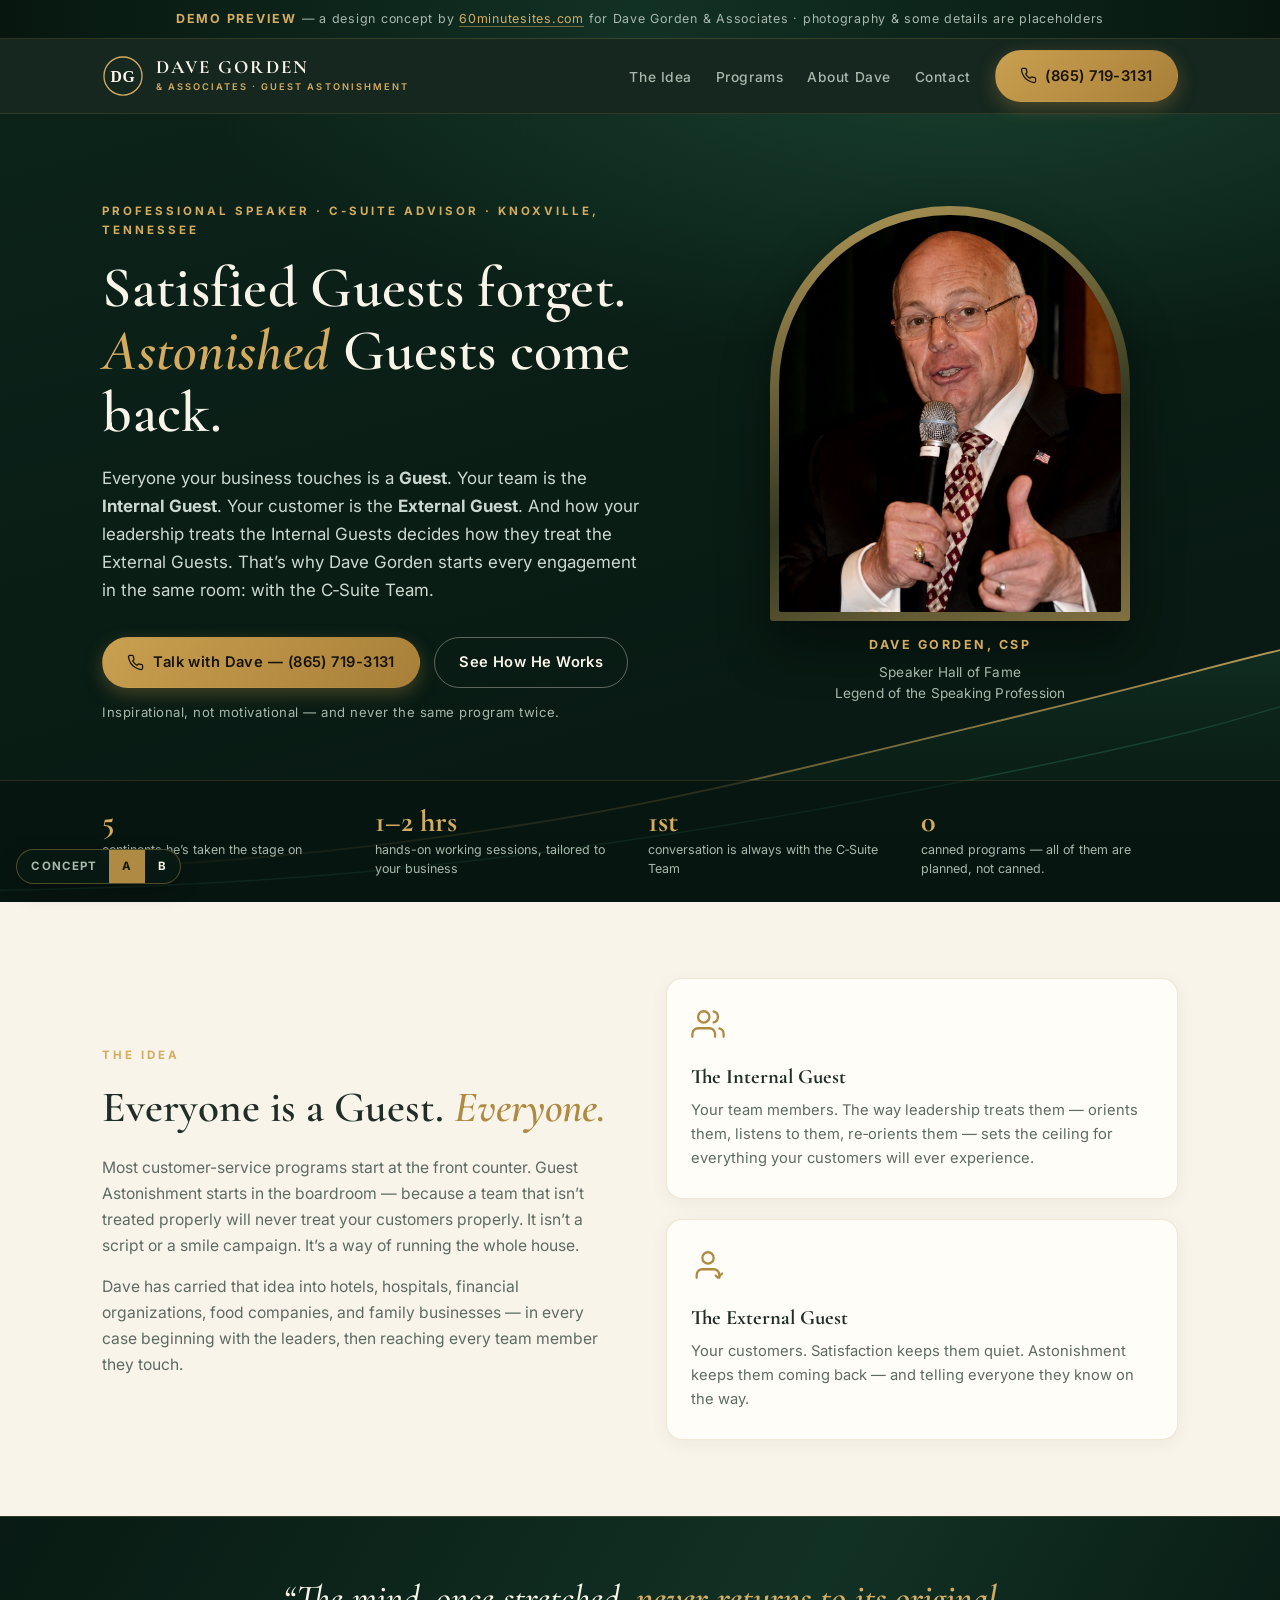
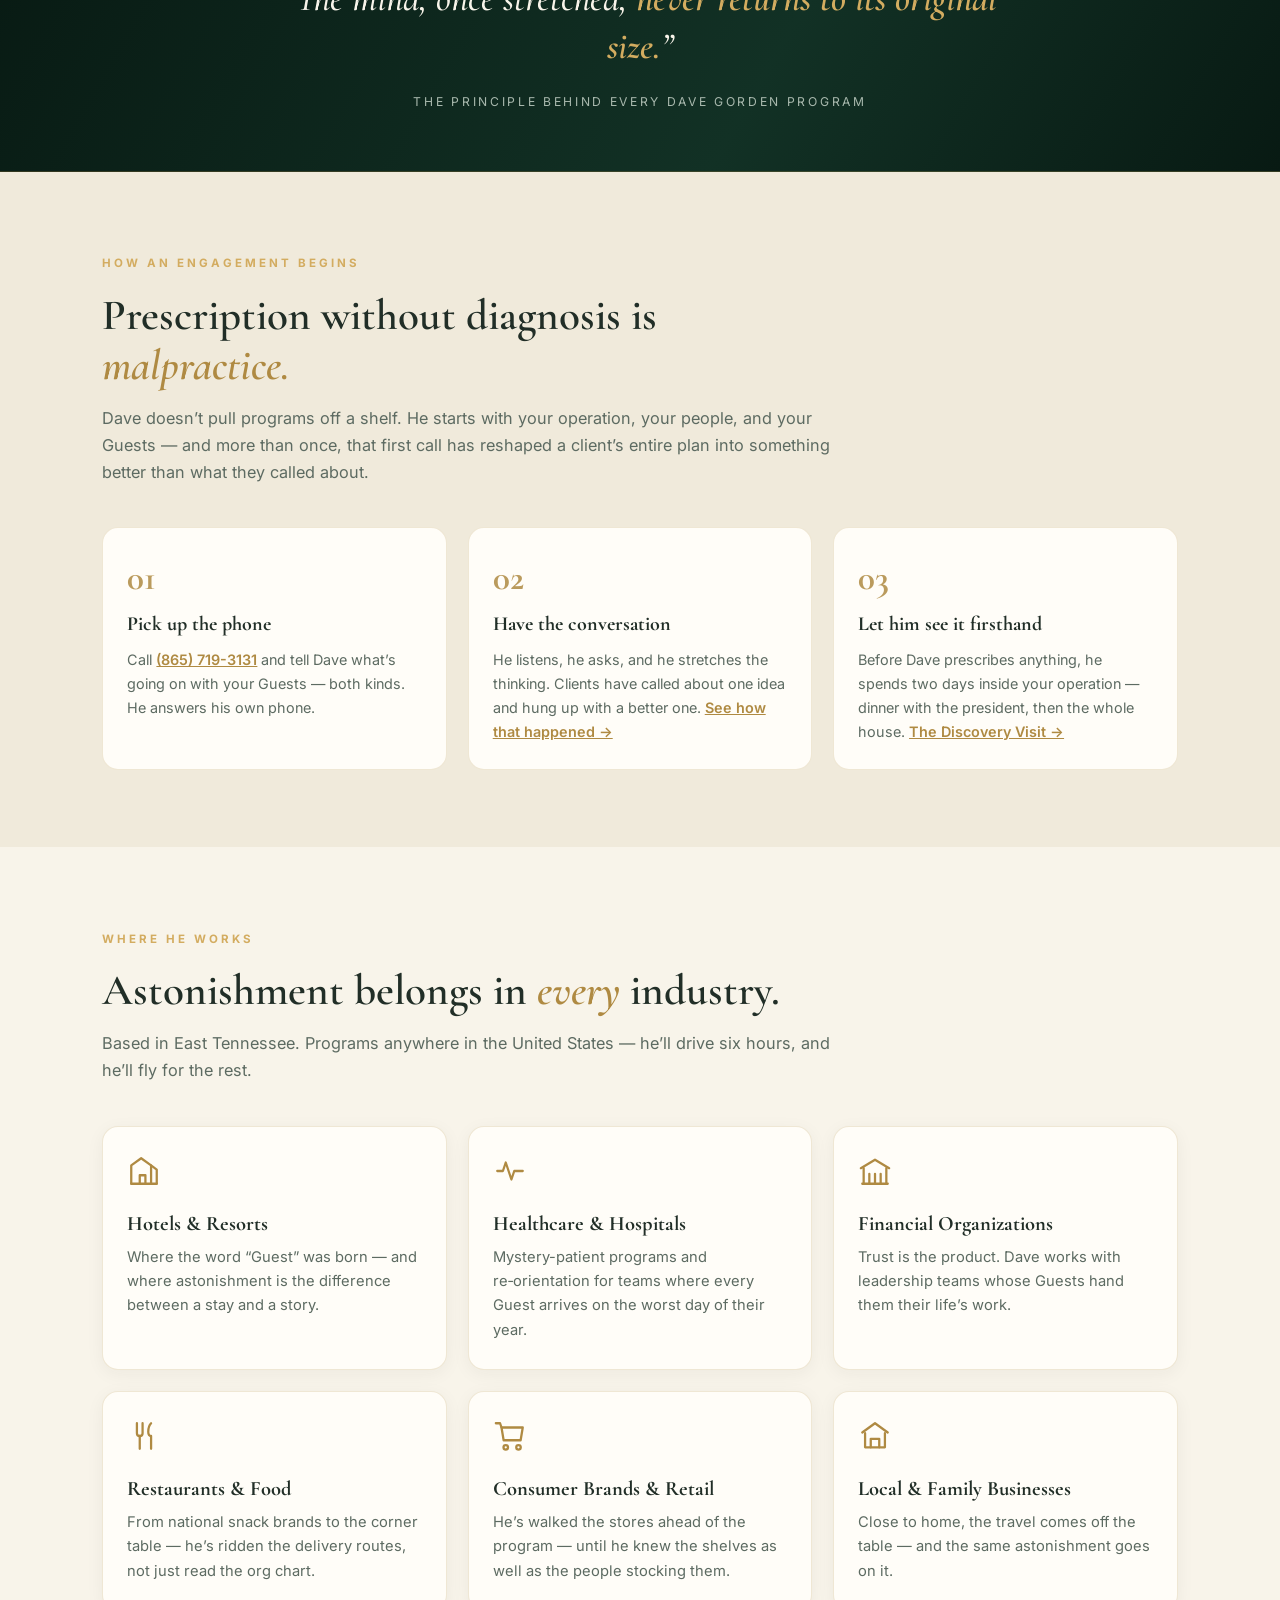
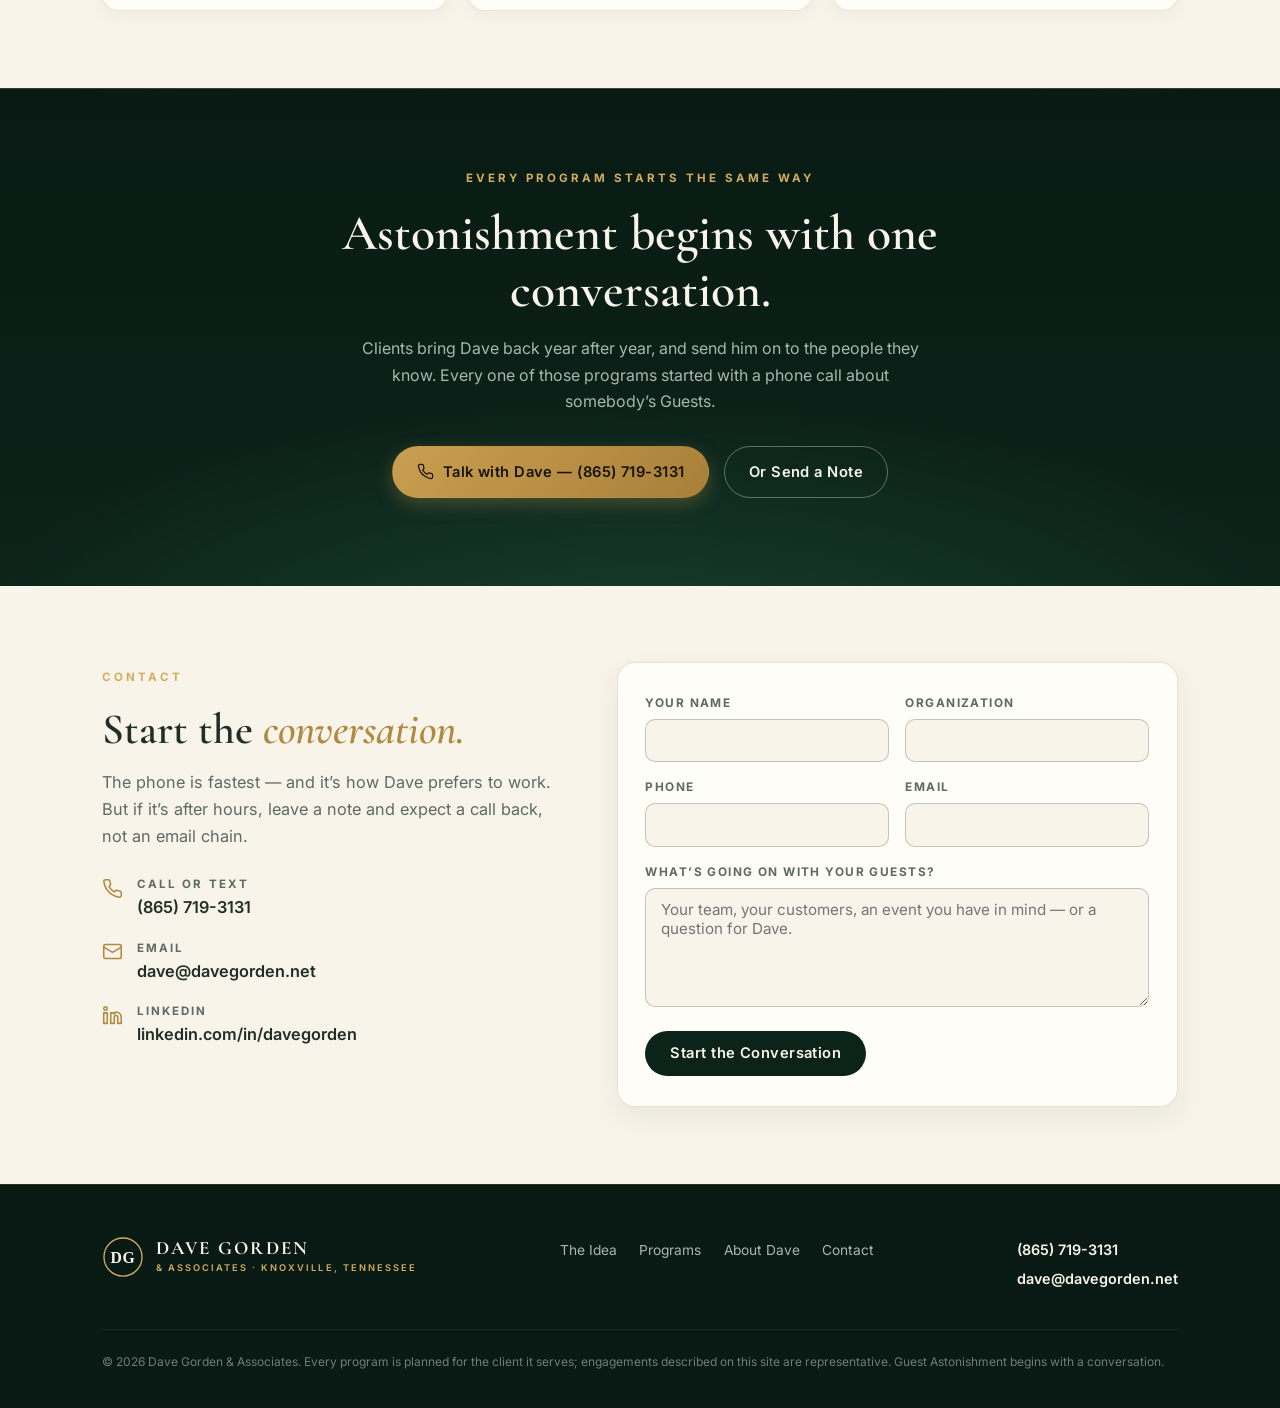
==== commit c9c2b77a: "Apply Dave's 8/25 copy notes: CTA, Discovery Visit, program length CTA reads 'Talk with Dave — (865)" ====
--- a/index.html
+++ b/index.html
@@ -4,7 +4,7 @@
 <meta charset="UTF-8">
 <meta name="viewport" content="width=device-width, initial-scale=1.0">
 <title>Dave Gorden &amp; Associates — Guest Astonishment</title>
-<meta name="description" content="Dave Gorden is a professional speaker on Guest Astonishment. Everyone your business touches is a Guest — your team and your customer. Dave works with the C-Suite first, then builds a program no one else could give you. Call (865) 719-3131.">
+<meta name="description" content="Dave Gorden is a professional speaker on Guest Astonishment. Everyone your business touches is a Guest — your team and your customer. Dave works with the C-Suite first, then builds a program no one else could give you. Talk with Dave &mdash; (865) 719-3131.">
 <link rel="icon" href="data:image/svg+xml,%3Csvg xmlns='http://www.w3.org/2000/svg' viewBox='0 0 64 64'%3E%3Crect width='64' height='64' rx='14' fill='%230c231a'/%3E%3Ccircle cx='32' cy='32' r='24' fill='none' stroke='%23d3ac60' stroke-width='2'/%3E%3Ctext x='32' y='40' font-family='Georgia' font-size='20' font-weight='bold' fill='%23f8f4ea' text-anchor='middle'%3EDG%3C/text%3E%3C/svg%3E">
 <link rel="preconnect" href="https://fonts.googleapis.com">
 <link rel="preconnect" href="https://fonts.gstatic.com" crossorigin>
@@ -54,7 +54,7 @@
         <div class="hero-ctas">
           <a class="btn btn-brass" href="tel:+18657193131">
             <svg viewBox="0 0 24 24" fill="none" stroke="currentColor" stroke-width="1.8" stroke-linecap="round" stroke-linejoin="round" aria-hidden="true"><path d="M22 16.9v3a2 2 0 0 1-2.2 2 19.8 19.8 0 0 1-8.6-3.1 19.5 19.5 0 0 1-6-6A19.8 19.8 0 0 1 2.1 4.2 2 2 0 0 1 4.1 2h3a2 2 0 0 1 2 1.7c.1.96.3 1.9.6 2.8a2 2 0 0 1-.5 2.1L8 9.9a16 16 0 0 0 6 6l1.3-1.2a2 2 0 0 1 2.1-.5c.9.3 1.84.5 2.8.6a2 2 0 0 1 1.8 2.1z"/></svg>
-            Call Dave &mdash; (865) 719-3131</a>
+            Talk with Dave &mdash; (865) 719-3131</a>
           <a class="btn btn-ghost" href="programs.html">See How He Works</a>
         </div>
         <p class="hero-note">Inspirational, not motivational &mdash; and never the same program twice.</p>
@@ -88,9 +88,9 @@
   <div class="stat-strip">
     <div class="wrap">
       <div class="stat"><b>5</b><span>continents he&rsquo;s taken the stage on</span></div>
-      <div class="stat"><b>3&ndash;5 hrs</b><span>a real working program &mdash; not a keynote-and-gone</span></div>
+      <div class="stat"><b>1&ndash;2 hrs</b><span>hands-on working sessions, tailored to your business</span></div>
       <div class="stat"><b>1st</b><span>conversation is always with the C&#8209;Suite Team</span></div>
-      <div class="stat"><b>0</b><span>canned programs. Planned, not canned.</span></div>
+      <div class="stat"><b>0</b><span>canned programs &mdash; all of them are planned, not canned.</span></div>
     </div>
   </div>
 </header>
@@ -207,7 +207,7 @@
   <div class="hero-ctas">
     <a class="btn btn-brass" href="tel:+18657193131">
       <svg viewBox="0 0 24 24" fill="none" stroke="currentColor" stroke-width="1.8" stroke-linecap="round" stroke-linejoin="round" aria-hidden="true"><path d="M22 16.9v3a2 2 0 0 1-2.2 2 19.8 19.8 0 0 1-8.6-3.1 19.5 19.5 0 0 1-6-6A19.8 19.8 0 0 1 2.1 4.2 2 2 0 0 1 4.1 2h3a2 2 0 0 1 2 1.7c.1.96.3 1.9.6 2.8a2 2 0 0 1-.5 2.1L8 9.9a16 16 0 0 0 6 6l1.3-1.2a2 2 0 0 1 2.1-.5c.9.3 1.84.5 2.8.6a2 2 0 0 1 1.8 2.1z"/></svg>
-      Call (865) 719-3131</a>
+      Talk with Dave &mdash; (865) 719-3131</a>
     <a class="btn btn-ghost" href="#contact">Or Send a Note</a>
   </div>
 </section>
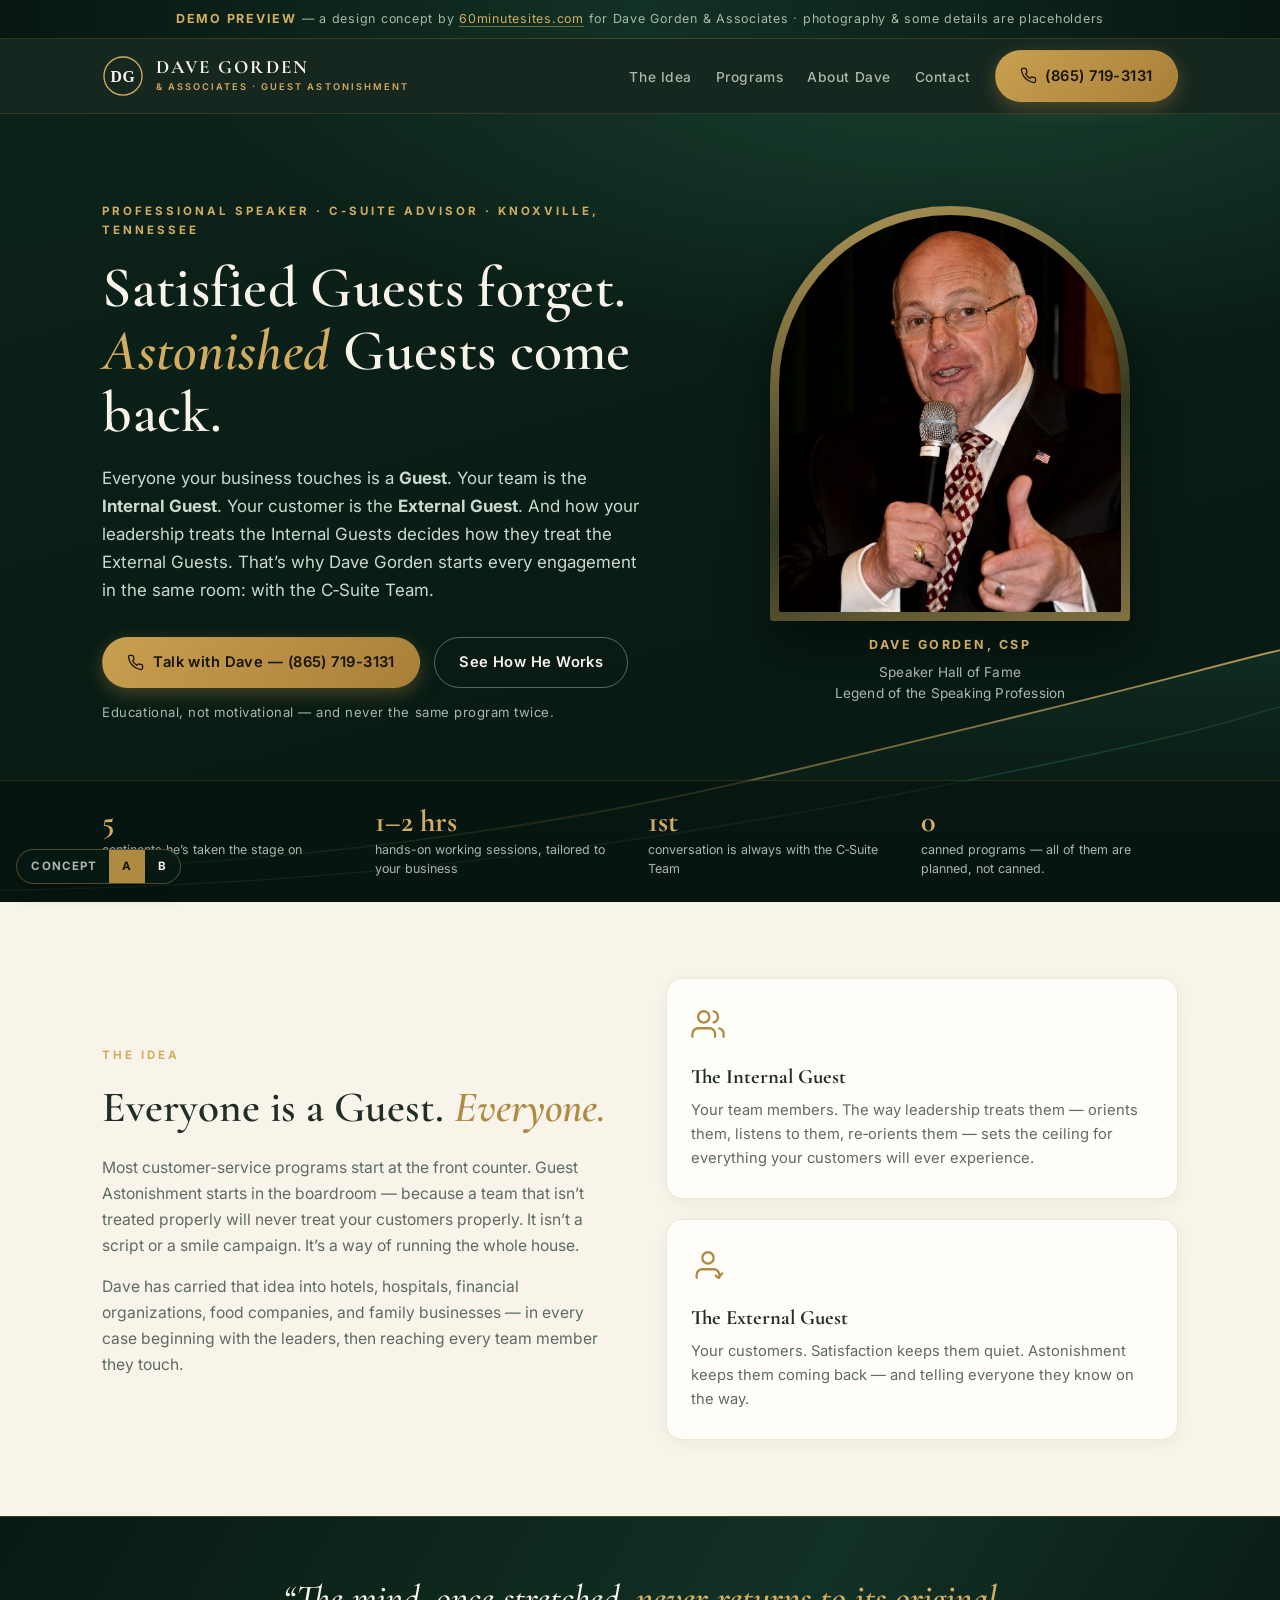
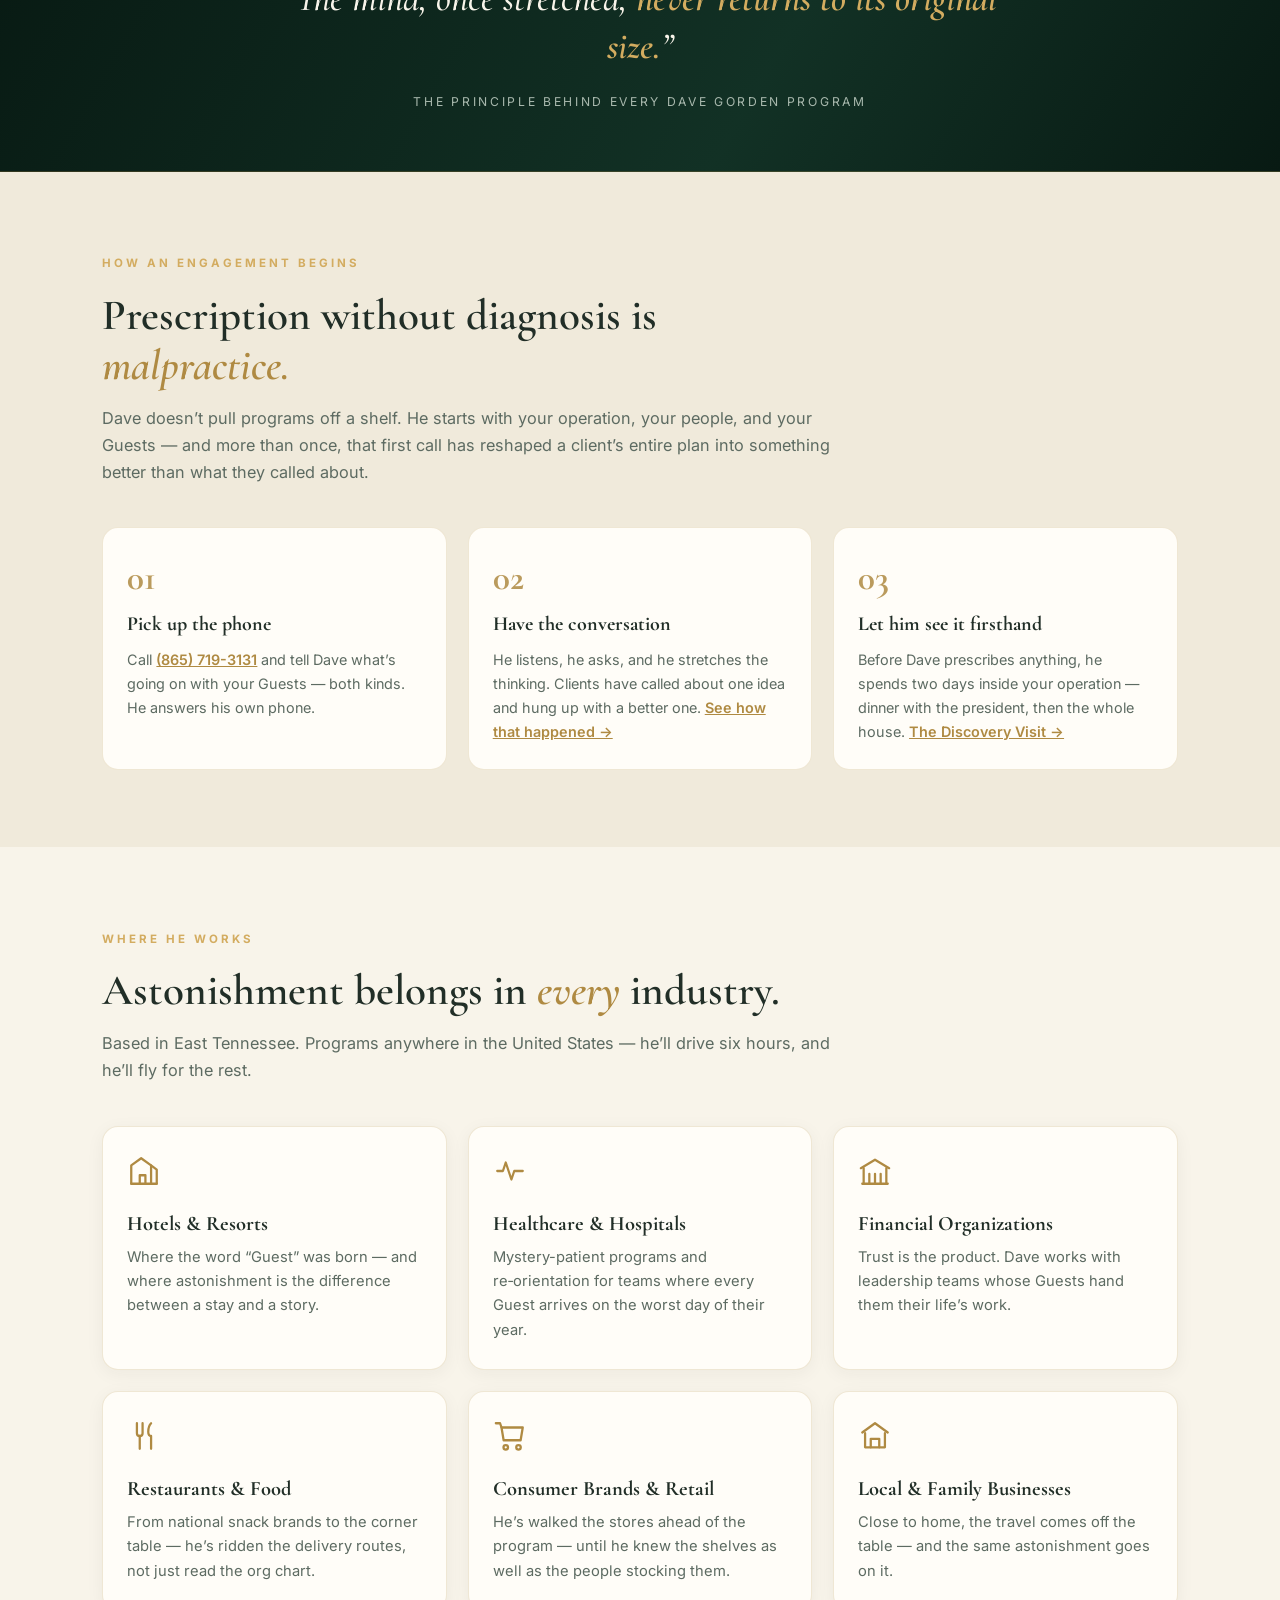
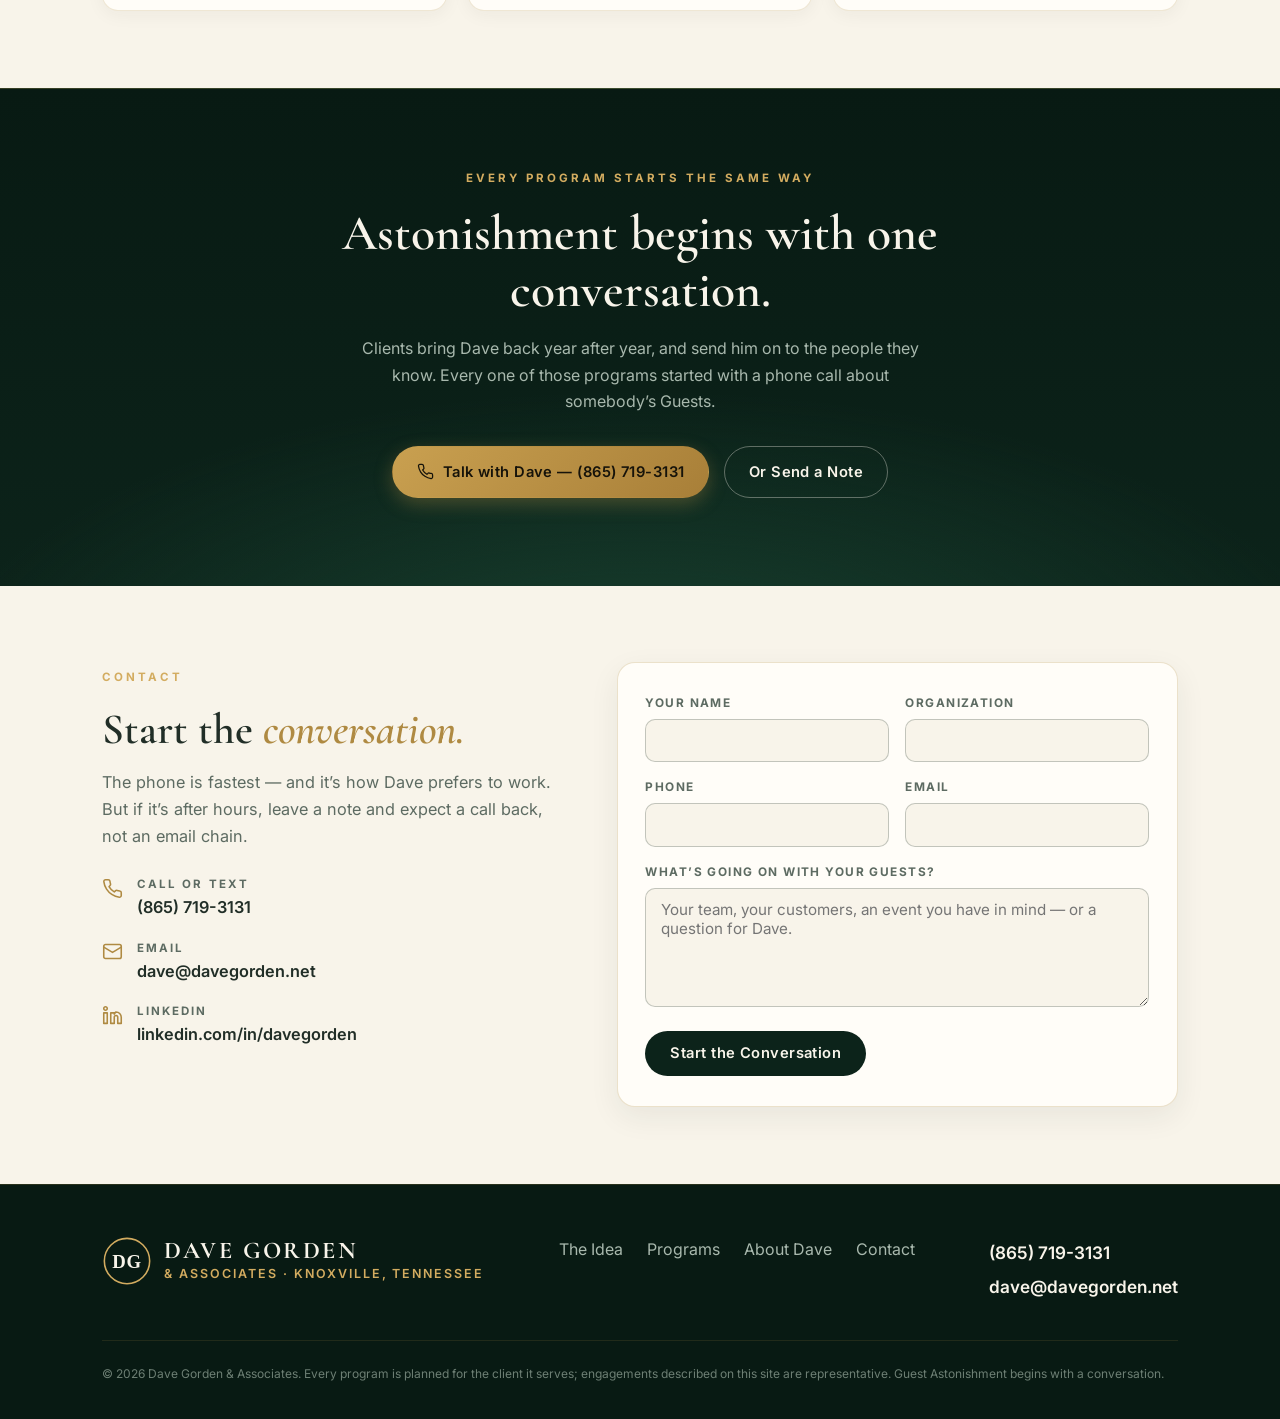
==== commit e795c1e5: "Apply Dave's second round of copy notes Programs: Mystery Guest and DISC headings flag them as optio" ====
--- a/index.html
+++ b/index.html
@@ -57,7 +57,7 @@
             Talk with Dave &mdash; (865) 719-3131</a>
           <a class="btn btn-ghost" href="programs.html">See How He Works</a>
         </div>
-        <p class="hero-note">Inspirational, not motivational &mdash; and never the same program twice.</p>
+        <p class="hero-note">Educational, not motivational &mdash; and never the same program twice.</p>
       </div>
       <div class="portrait-card">
         <div class="portrait-frame"><img src="assets/dave-gorden-portrait.jpg" alt="Dave Gorden speaking on stage, microphone in hand"></div>
--- a/assets/styles.css
+++ b/assets/styles.css
@@ -295,10 +295,14 @@
   padding: 3.2rem 0 2.2rem; border-top: 1px solid rgba(175, 138, 66, 0.2);
 }
 .foot-grid { display: flex; flex-wrap: wrap; justify-content: space-between; align-items: flex-start; gap: 2rem; margin-bottom: 2.2rem; }
-.foot-links { list-style: none; display: flex; flex-wrap: wrap; gap: 1.4rem; }
-.foot-links a { color: var(--muted-light); text-decoration: none; font-size: 0.86rem; }
+.foot-links { list-style: none; display: flex; flex-wrap: wrap; gap: 1.5rem; }
+.foot-links a { color: var(--muted-light); text-decoration: none; font-size: 1rem; }
 .foot-links a:hover { color: var(--brass-bright); }
-.foot-contact { font-size: 0.9rem; line-height: 2; }
+.foot-contact { font-size: 1.08rem; line-height: 2; }
+/* footer brand reads larger than the header lockup */
+footer .brand-mark { width: 50px; height: 50px; }
+footer .brand-name { font-size: 1.5rem; letter-spacing: 0.1em; }
+footer .brand-tag { font-size: 0.78rem; letter-spacing: 0.16em; }
 .foot-contact a { color: var(--cream); text-decoration: none; font-weight: 600; }
 .foot-contact a:hover { color: var(--brass-bright); }
 .disclaimer { font-size: 0.75rem; color: #6d7f74; border-top: 1px solid rgba(175, 138, 66, 0.15); padding-top: 1.4rem; line-height: 1.7; }
